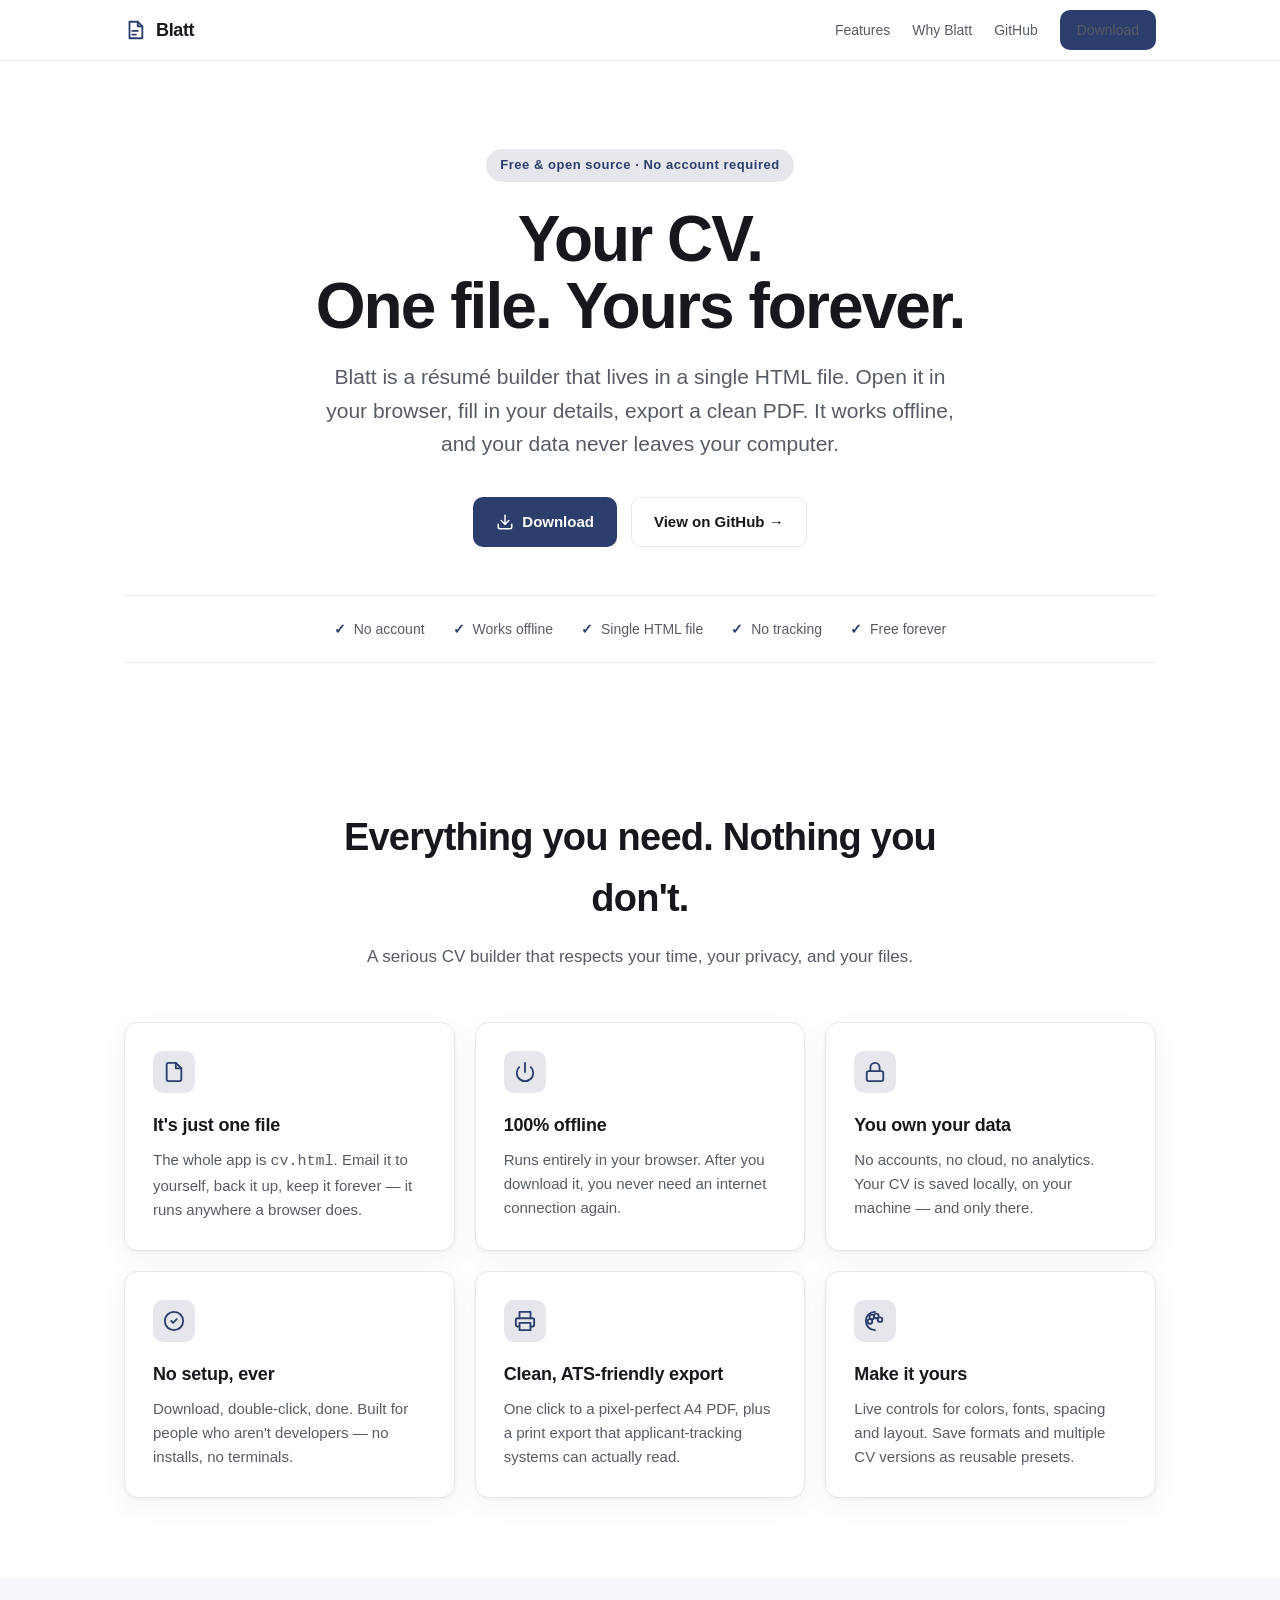
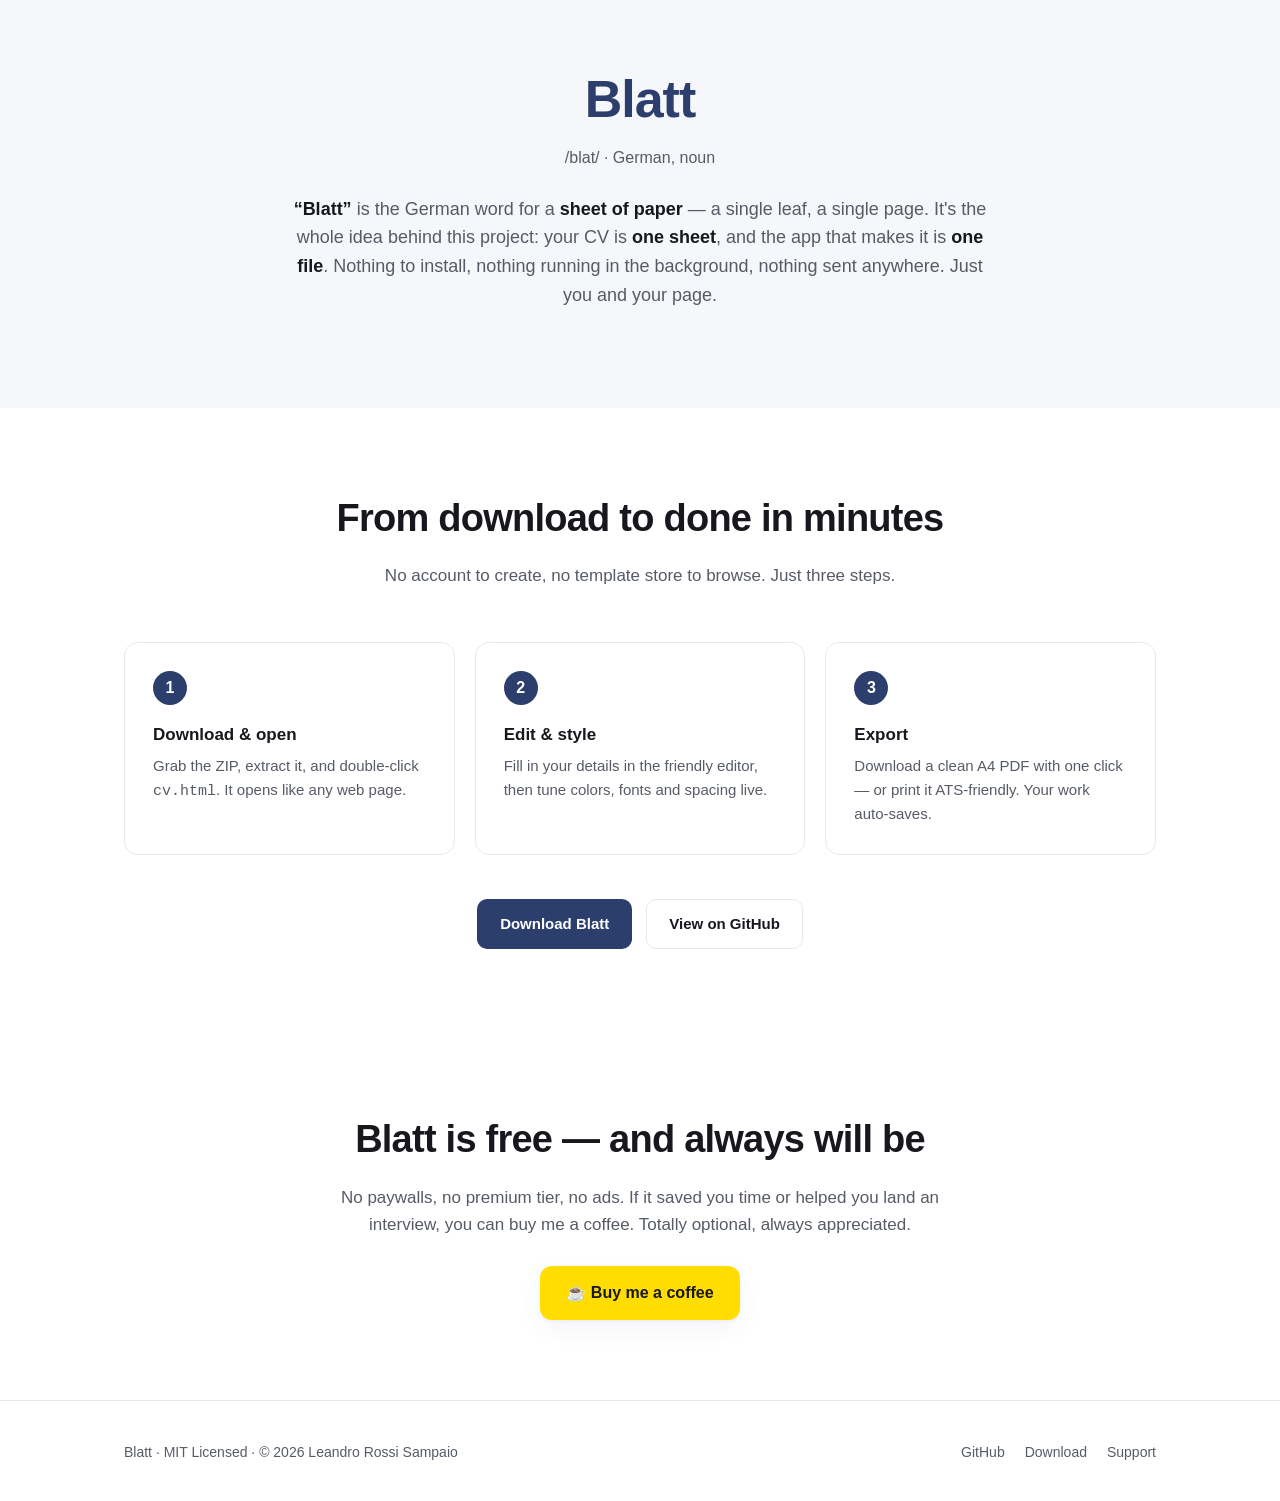
==== docs/index.html @ bb5e119d "Make landing page light-only using the app's default blue (#2c3e6b) Drop dark-mode/theme-aware varia" ====
<!DOCTYPE html>
<html lang="en">
<head>
<meta charset="UTF-8">
<meta name="viewport" content="width=device-width, initial-scale=1.0">
<title>Blatt — Your CV. One file. Yours forever.</title>
<meta name="description" content="Blatt is a free, offline résumé builder that lives in a single HTML file. No account, no server, no tracking. Your data stays yours.">
<meta name="color-scheme" content="light">
<meta name="theme-color" content="#2c3e6b">
<link rel="icon" href="data:image/svg+xml,<svg xmlns='http://www.w3.org/2000/svg' viewBox='0 0 100 100'><text y='.9em' font-size='90'>📄</text></svg>">

<!-- Open Graph -->
<meta property="og:title" content="Blatt — Your CV. One file. Yours forever.">
<meta property="og:description" content="A free, offline résumé builder in a single HTML file. No account, no server, no tracking.">
<meta property="og:type" content="website">
<meta property="og:url" content="https://leandrorsampaio.github.io/Blatt/">

<style>
  /* Light-only — mirrors the Blatt app's light design and its default blue (#2c3e6b) */
  :root {
    color-scheme: light;
    --bg: #ffffff;
    --bg-alt: #f5f7fa;        /* soft blue-tinted grey */
    --fg: #16181d;
    --fg-soft: #565b66;
    --accent: #2c3e6b;        /* Blatt default --color-blue */
    --accent-strong: #223056; /* darker blue for hover/depth */
    --accent-soft: #eef1f7;   /* very light blue wash */
    --accent-fg: #ffffff;
    --border: #e6e8ec;
    --card: #ffffff;
    --shadow: 0 1px 3px rgba(44,62,107,.06), 0 8px 24px rgba(44,62,107,.06);
    --radius: 14px;
    --maxw: 1080px;
  }

  * { box-sizing: border-box; }
  html { scroll-behavior: smooth; }
  body {
    margin: 0;
    font-family: -apple-system, BlinkMacSystemFont, "Segoe UI", Roboto, Helvetica, Arial, sans-serif;
    background: var(--bg);
    color: var(--fg);
    line-height: 1.6;
    -webkit-font-smoothing: antialiased;
  }
  a { color: inherit; }
  .wrap { max-width: var(--maxw); margin: 0 auto; padding: 0 24px; }

  /* Nav */
  nav {
    position: sticky; top: 0; z-index: 10;
    backdrop-filter: saturate(180%) blur(12px);
    background: color-mix(in srgb, var(--bg) 80%, transparent);
    border-bottom: 1px solid var(--border);
  }
  .nav-inner { display: flex; align-items: center; justify-content: space-between; height: 60px; }
  .brand { display: flex; align-items: center; gap: 10px; font-weight: 700; font-size: 18px; letter-spacing: -.02em; text-decoration: none; }
  .brand .leaf { width: 22px; height: 22px; color: var(--accent); }
  .nav-links { display: flex; align-items: center; gap: 22px; }
  .nav-links a { text-decoration: none; color: var(--fg-soft); font-size: 14px; font-weight: 500; }
  .nav-links a:hover { color: var(--fg); }
  @media (max-width: 640px) { .nav-links a.hide-sm { display: none; } }

  /* Buttons */
  .btn {
    display: inline-flex; align-items: center; gap: 8px;
    padding: 12px 22px; border-radius: 10px; font-weight: 600; font-size: 15px;
    text-decoration: none; border: 1px solid transparent; cursor: pointer;
    transition: transform .08s ease, background .2s ease, border-color .2s ease;
  }
  .btn:active { transform: translateY(1px); }
  .btn-primary { background: var(--accent); color: var(--accent-fg); }
  .btn-primary:hover { background: var(--accent-strong); }
  .btn-ghost { background: transparent; color: var(--fg); border-color: var(--border); }
  .btn-ghost:hover { background: var(--bg-alt); }
  .btn-sm { padding: 8px 16px; font-size: 14px; }

  /* Hero */
  header.hero { text-align: center; padding: 88px 0 64px; }
  .eyebrow {
    display: inline-block; font-size: 13px; font-weight: 600; letter-spacing: .04em;
    color: var(--accent); background: color-mix(in srgb, var(--accent) 12%, transparent);
    padding: 6px 14px; border-radius: 999px; margin-bottom: 24px;
  }
  h1 {
    font-size: clamp(36px, 6vw, 64px); line-height: 1.05; letter-spacing: -.03em;
    margin: 0 0 20px; font-weight: 800;
  }
  .lede { font-size: clamp(17px, 2.2vw, 21px); color: var(--fg-soft); max-width: 640px; margin: 0 auto 36px; }
  .cta-row { display: flex; gap: 14px; justify-content: center; flex-wrap: wrap; }

  /* Trust bar */
  .trust {
    display: flex; flex-wrap: wrap; gap: 10px 28px; justify-content: center;
    padding: 22px 0; margin-top: 48px; border-top: 1px solid var(--border); border-bottom: 1px solid var(--border);
    color: var(--fg-soft); font-size: 14px; font-weight: 500;
  }
  .trust span { display: inline-flex; align-items: center; gap: 8px; }
  .trust .dot { color: var(--accent); font-weight: 700; }

  /* Sections */
  section { padding: 80px 0; }
  .section-head { text-align: center; max-width: 640px; margin: 0 auto 52px; }
  h2 { font-size: clamp(26px, 3.4vw, 38px); letter-spacing: -.02em; margin: 0 0 14px; font-weight: 800; }
  .section-head p { color: var(--fg-soft); font-size: 17px; margin: 0; }

  /* Feature grid */
  .grid { display: grid; grid-template-columns: repeat(3, 1fr); gap: 20px; }
  @media (max-width: 860px) { .grid { grid-template-columns: repeat(2, 1fr); } }
  @media (max-width: 560px) { .grid { grid-template-columns: 1fr; } }
  .card {
    background: var(--card); border: 1px solid var(--border); border-radius: var(--radius);
    padding: 28px; box-shadow: var(--shadow);
  }
  .card .ico {
    width: 42px; height: 42px; border-radius: 10px; display: grid; place-items: center;
    background: color-mix(in srgb, var(--accent) 12%, transparent); color: var(--accent);
    margin-bottom: 18px;
  }
  .card h3 { margin: 0 0 8px; font-size: 18px; letter-spacing: -.01em; }
  .card p { margin: 0; color: var(--fg-soft); font-size: 15px; }

  /* Why / story */
  .story { background: var(--bg-alt); }
  .story .inner { max-width: 760px; margin: 0 auto; text-align: center; }
  .story .word { font-size: clamp(30px, 5vw, 52px); font-weight: 800; letter-spacing: -.02em; color: var(--accent); }
  .story .ipa { color: var(--fg-soft); font-size: 16px; margin-top: 4px; }
  .story p { font-size: 18px; color: var(--fg-soft); margin-top: 24px; }
  .story p strong { color: var(--fg); }

  /* Steps */
  .steps { display: grid; grid-template-columns: repeat(3, 1fr); gap: 20px; counter-reset: step; }
  @media (max-width: 640px) { .steps { grid-template-columns: 1fr; } }
  .step { position: relative; padding: 28px; border: 1px solid var(--border); border-radius: var(--radius); background: var(--card); }
  .step .num {
    width: 34px; height: 34px; border-radius: 999px; background: var(--accent); color: var(--accent-fg);
    display: grid; place-items: center; font-weight: 700; margin-bottom: 16px;
  }
  .step h3 { margin: 0 0 6px; font-size: 17px; }
  .step p { margin: 0; color: var(--fg-soft); font-size: 15px; }

  /* Support */
  .support { text-align: center; }
  .support .coffee {
    display: inline-flex; align-items: center; gap: 10px; margin-top: 8px;
    padding: 14px 26px; border-radius: 12px; font-weight: 700; font-size: 16px; text-decoration: none;
    background: #ffdd00; color: #16181d; box-shadow: var(--shadow);
  }
  .support .coffee:hover { filter: brightness(1.03); }

  /* Footer */
  footer { border-top: 1px solid var(--border); padding: 40px 0; color: var(--fg-soft); font-size: 14px; }
  .foot-inner { display: flex; align-items: center; justify-content: space-between; flex-wrap: wrap; gap: 12px; }
  footer a { color: var(--fg-soft); text-decoration: none; }
  footer a:hover { color: var(--fg); }
</style>
</head>
<body>

<nav>
  <div class="wrap nav-inner">
    <a class="brand" href="#top">
      <svg class="leaf" viewBox="0 0 24 24" fill="none" stroke="currentColor" stroke-width="2" stroke-linecap="round" stroke-linejoin="round"><path d="M6 3h9l5 5v13H6z"/><path d="M15 3v5h5"/><path d="M9 13h6M9 17h4"/></svg>
      Blatt
    </a>
    <div class="nav-links">
      <a class="hide-sm" href="#features">Features</a>
      <a class="hide-sm" href="#why">Why Blatt</a>
      <a class="hide-sm" href="https://github.com/leandrorsampaio/Blatt">GitHub</a>
      <a class="btn btn-primary btn-sm" href="https://github.com/leandrorsampaio/Blatt/archive/refs/heads/main.zip">Download</a>
    </div>
  </div>
</nav>

<a id="top"></a>
<header class="hero">
  <div class="wrap">
    <span class="eyebrow">Free &amp; open source · No account required</span>
    <h1>Your CV.<br>One file. Yours forever.</h1>
    <p class="lede">Blatt is a résumé builder that lives in a single HTML file. Open it in your browser, fill in your details, export a clean PDF. It works offline, and your data never leaves your computer.</p>
    <div class="cta-row">
      <a class="btn btn-primary" href="https://github.com/leandrorsampaio/Blatt/archive/refs/heads/main.zip">
        <svg width="18" height="18" viewBox="0 0 24 24" fill="none" stroke="currentColor" stroke-width="2" stroke-linecap="round" stroke-linejoin="round"><path d="M21 15v4a2 2 0 0 1-2 2H5a2 2 0 0 1-2-2v-4"/><polyline points="7 10 12 15 17 10"/><line x1="12" y1="15" x2="12" y2="3"/></svg>
        Download
      </a>
      <a class="btn btn-ghost" href="https://github.com/leandrorsampaio/Blatt">View on GitHub →</a>
    </div>

    <div class="trust">
      <span><span class="dot">✓</span> No account</span>
      <span><span class="dot">✓</span> Works offline</span>
      <span><span class="dot">✓</span> Single HTML file</span>
      <span><span class="dot">✓</span> No tracking</span>
      <span><span class="dot">✓</span> Free forever</span>
    </div>
  </div>
</header>

<section id="features">
  <div class="wrap">
    <div class="section-head">
      <h2>Everything you need. Nothing you don't.</h2>
      <p>A serious CV builder that respects your time, your privacy, and your files.</p>
    </div>
    <div class="grid">
      <div class="card">
        <div class="ico"><svg width="22" height="22" viewBox="0 0 24 24" fill="none" stroke="currentColor" stroke-width="2" stroke-linecap="round" stroke-linejoin="round"><path d="M14 2H6a2 2 0 0 0-2 2v16a2 2 0 0 0 2 2h12a2 2 0 0 0 2-2V8z"/><path d="M14 2v6h6"/></svg></div>
        <h3>It's just one file</h3>
        <p>The whole app is <code>cv.html</code>. Email it to yourself, back it up, keep it forever — it runs anywhere a browser does.</p>
      </div>
      <div class="card">
        <div class="ico"><svg width="22" height="22" viewBox="0 0 24 24" fill="none" stroke="currentColor" stroke-width="2" stroke-linecap="round" stroke-linejoin="round"><path d="M18.36 6.64A9 9 0 1 1 5.64 6.64"/><line x1="12" y1="2" x2="12" y2="12"/></svg></div>
        <h3>100% offline</h3>
        <p>Runs entirely in your browser. After you download it, you never need an internet connection again.</p>
      </div>
      <div class="card">
        <div class="ico"><svg width="22" height="22" viewBox="0 0 24 24" fill="none" stroke="currentColor" stroke-width="2" stroke-linecap="round" stroke-linejoin="round"><rect x="3" y="11" width="18" height="11" rx="2"/><path d="M7 11V7a5 5 0 0 1 10 0v4"/></svg></div>
        <h3>You own your data</h3>
        <p>No accounts, no cloud, no analytics. Your CV is saved locally, on your machine — and only there.</p>
      </div>
      <div class="card">
        <div class="ico"><svg width="22" height="22" viewBox="0 0 24 24" fill="none" stroke="currentColor" stroke-width="2" stroke-linecap="round" stroke-linejoin="round"><path d="M9 12l2 2 4-4"/><circle cx="12" cy="12" r="10"/></svg></div>
        <h3>No setup, ever</h3>
        <p>Download, double-click, done. Built for people who aren't developers — no installs, no terminals.</p>
      </div>
      <div class="card">
        <div class="ico"><svg width="22" height="22" viewBox="0 0 24 24" fill="none" stroke="currentColor" stroke-width="2" stroke-linecap="round" stroke-linejoin="round"><path d="M6 9V2h12v7"/><path d="M6 18H4a2 2 0 0 1-2-2v-5a2 2 0 0 1 2-2h16a2 2 0 0 1 2 2v5a2 2 0 0 1-2 2h-2"/><rect x="6" y="14" width="12" height="8"/></svg></div>
        <h3>Clean, ATS-friendly export</h3>
        <p>One click to a pixel-perfect A4 PDF, plus a print export that applicant-tracking systems can actually read.</p>
      </div>
      <div class="card">
        <div class="ico"><svg width="22" height="22" viewBox="0 0 24 24" fill="none" stroke="currentColor" stroke-width="2" stroke-linecap="round" stroke-linejoin="round"><circle cx="13.5" cy="6.5" r="2.5"/><circle cx="17.5" cy="10.5" r="2.5"/><circle cx="8.5" cy="7.5" r="2.5"/><circle cx="6.5" cy="12.5" r="2.5"/><path d="M12 22a10 10 0 1 1 0-20"/></svg></div>
        <h3>Make it yours</h3>
        <p>Live controls for colors, fonts, spacing and layout. Save formats and multiple CV versions as reusable presets.</p>
      </div>
    </div>
  </div>
</section>

<section id="why" class="story">
  <div class="wrap inner">
    <div class="word">Blatt</div>
    <div class="ipa">/blat/ · German, noun</div>
    <p><strong>“Blatt”</strong> is the German word for a <strong>sheet of paper</strong> — a single leaf, a single page. It's the whole idea behind this project: your CV is <strong>one sheet</strong>, and the app that makes it is <strong>one file</strong>. Nothing to install, nothing running in the background, nothing sent anywhere. Just you and your page.</p>
  </div>
</section>

<section id="how">
  <div class="wrap">
    <div class="section-head">
      <h2>From download to done in minutes</h2>
      <p>No account to create, no template store to browse. Just three steps.</p>
    </div>
    <div class="steps">
      <div class="step">
        <div class="num">1</div>
        <h3>Download &amp; open</h3>
        <p>Grab the ZIP, extract it, and double-click <code>cv.html</code>. It opens like any web page.</p>
      </div>
      <div class="step">
        <div class="num">2</div>
        <h3>Edit &amp; style</h3>
        <p>Fill in your details in the friendly editor, then tune colors, fonts and spacing live.</p>
      </div>
      <div class="step">
        <div class="num">3</div>
        <h3>Export</h3>
        <p>Download a clean A4 PDF with one click — or print it ATS-friendly. Your work auto-saves.</p>
      </div>
    </div>
    <div class="cta-row" style="margin-top:44px">
      <a class="btn btn-primary" href="https://github.com/leandrorsampaio/Blatt/archive/refs/heads/main.zip">Download Blatt</a>
      <a class="btn btn-ghost" href="https://github.com/leandrorsampaio/Blatt">View on GitHub</a>
    </div>
  </div>
</section>

<section class="support">
  <div class="wrap">
    <div class="section-head" style="margin-bottom:20px">
      <h2>Blatt is free — and always will be</h2>
      <p>No paywalls, no premium tier, no ads. If it saved you time or helped you land an interview, you can buy me a coffee. Totally optional, always appreciated.</p>
    </div>
    <a class="coffee" href="https://buymeacoffee.com/lsampaio">☕ Buy me a coffee</a>
  </div>
</section>

<footer>
  <div class="wrap foot-inner">
    <div>Blatt · MIT Licensed · © 2026 Leandro Rossi Sampaio</div>
    <div style="display:flex; gap:20px;">
      <a href="https://github.com/leandrorsampaio/Blatt">GitHub</a>
      <a href="https://github.com/leandrorsampaio/Blatt/archive/refs/heads/main.zip">Download</a>
      <a href="https://buymeacoffee.com/lsampaio">Support</a>
    </div>
  </div>
</footer>

</body>
</html>
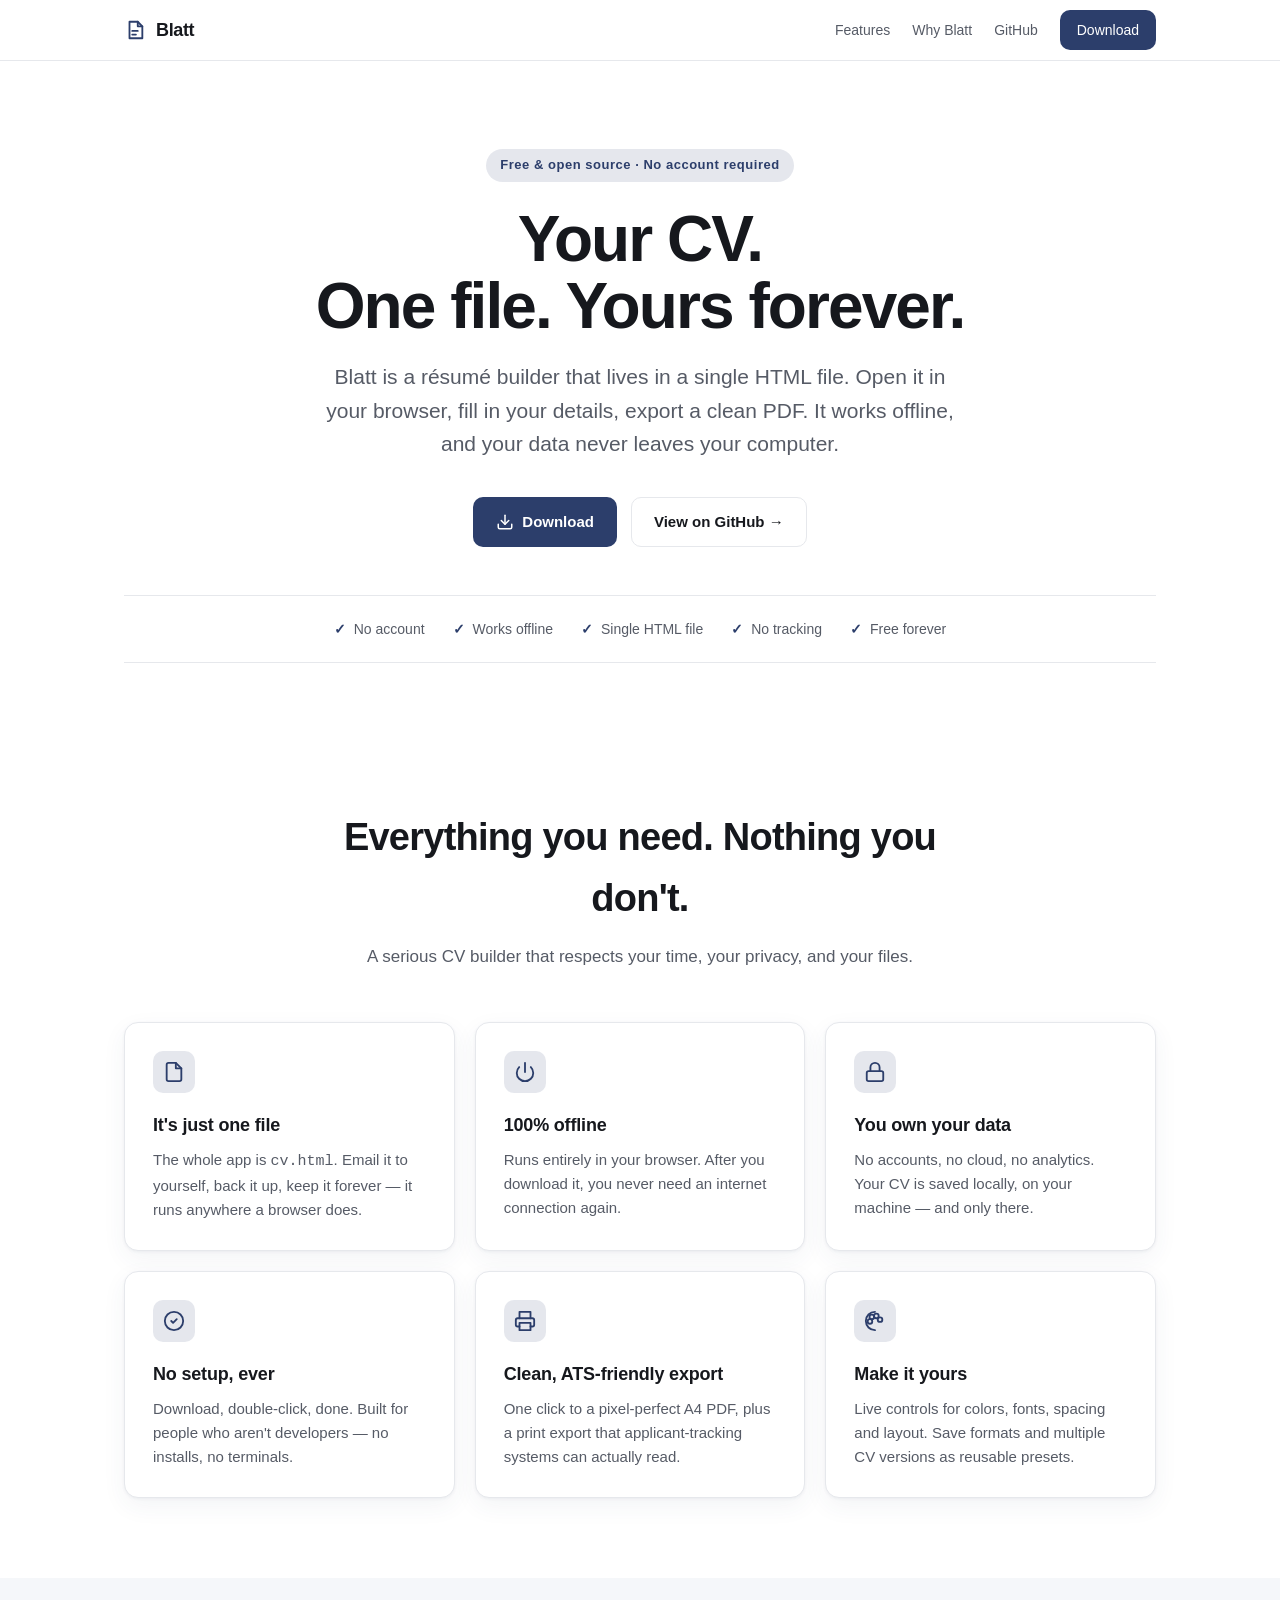
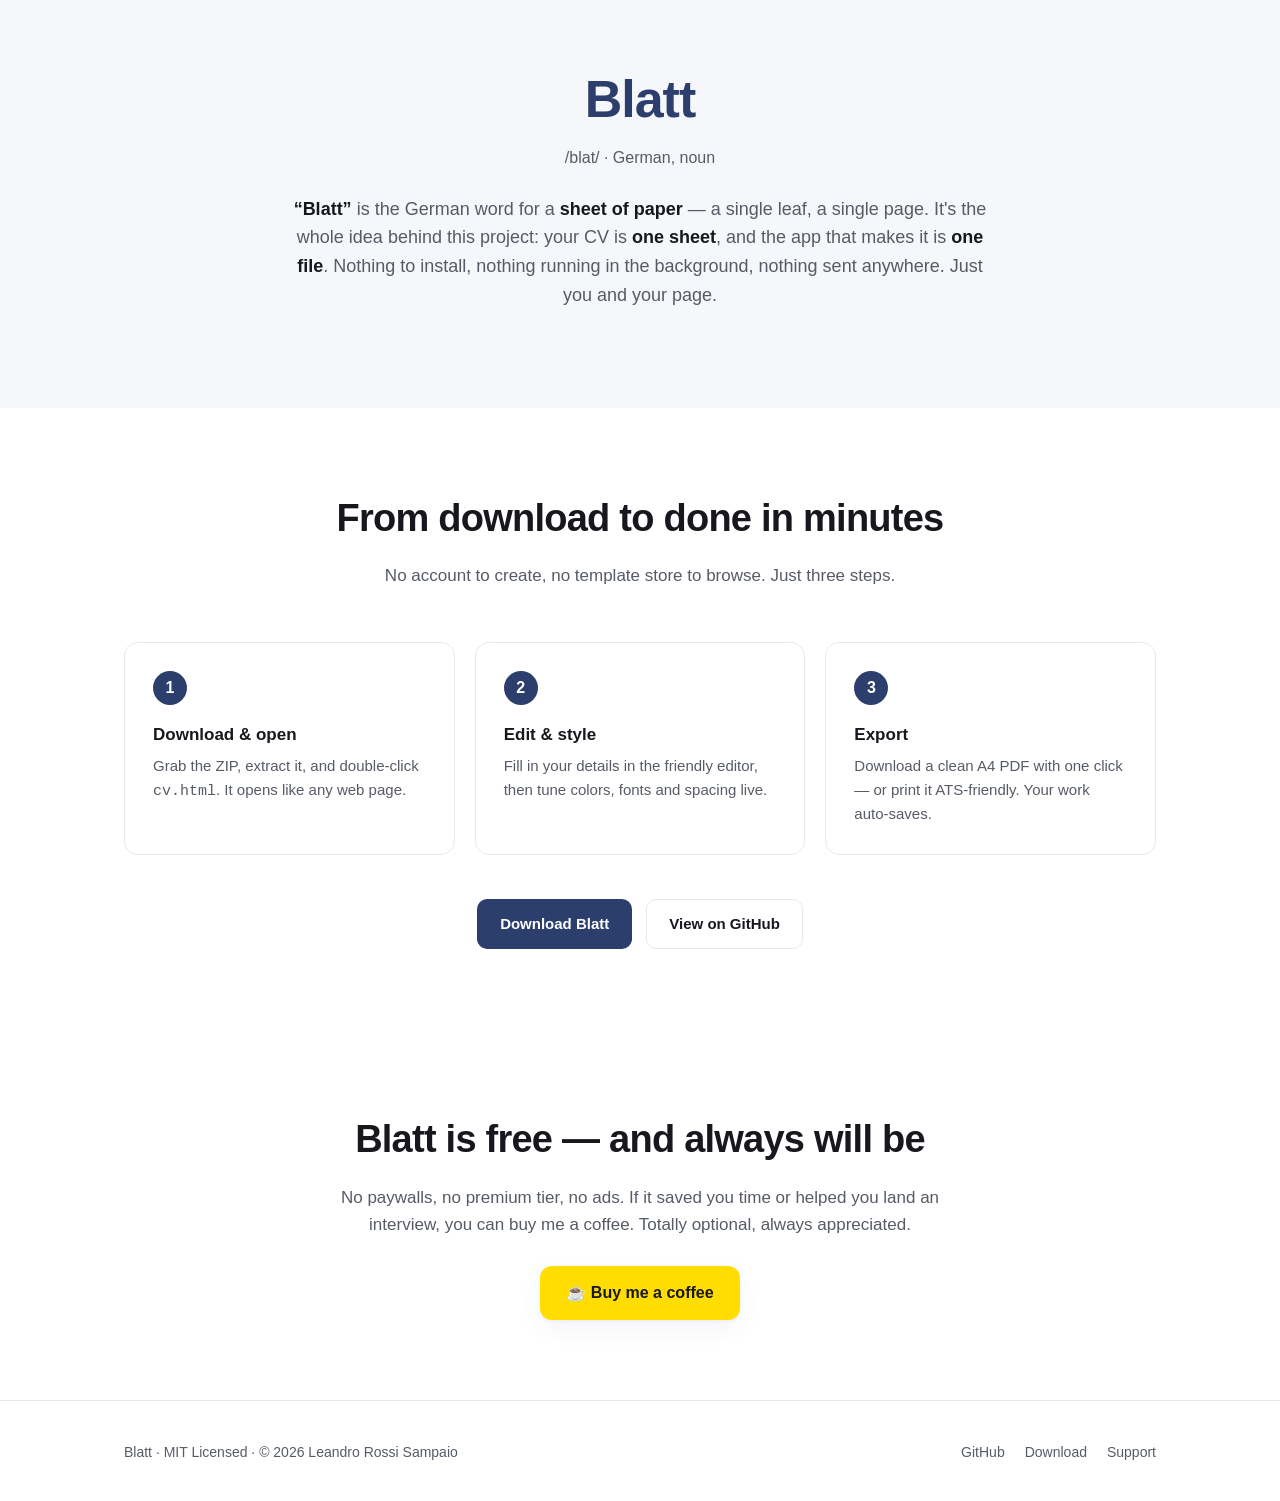
==== commit 39acafa6: "Fix nav Download button label color (white, not grey)" ====
--- a/docs/index.html
+++ b/docs/index.html
@@ -60,6 +60,9 @@
   .nav-links { display: flex; align-items: center; gap: 22px; }
   .nav-links a { text-decoration: none; color: var(--fg-soft); font-size: 14px; font-weight: 500; }
   .nav-links a:hover { color: var(--fg); }
+  /* Buttons keep their own text color even inside .nav-links (higher specificity) */
+  .nav-links a.btn-primary { color: var(--accent-fg); }
+  .nav-links a.btn-primary:hover { color: var(--accent-fg); }
   @media (max-width: 640px) { .nav-links a.hide-sm { display: none; } }
 
   /* Buttons */
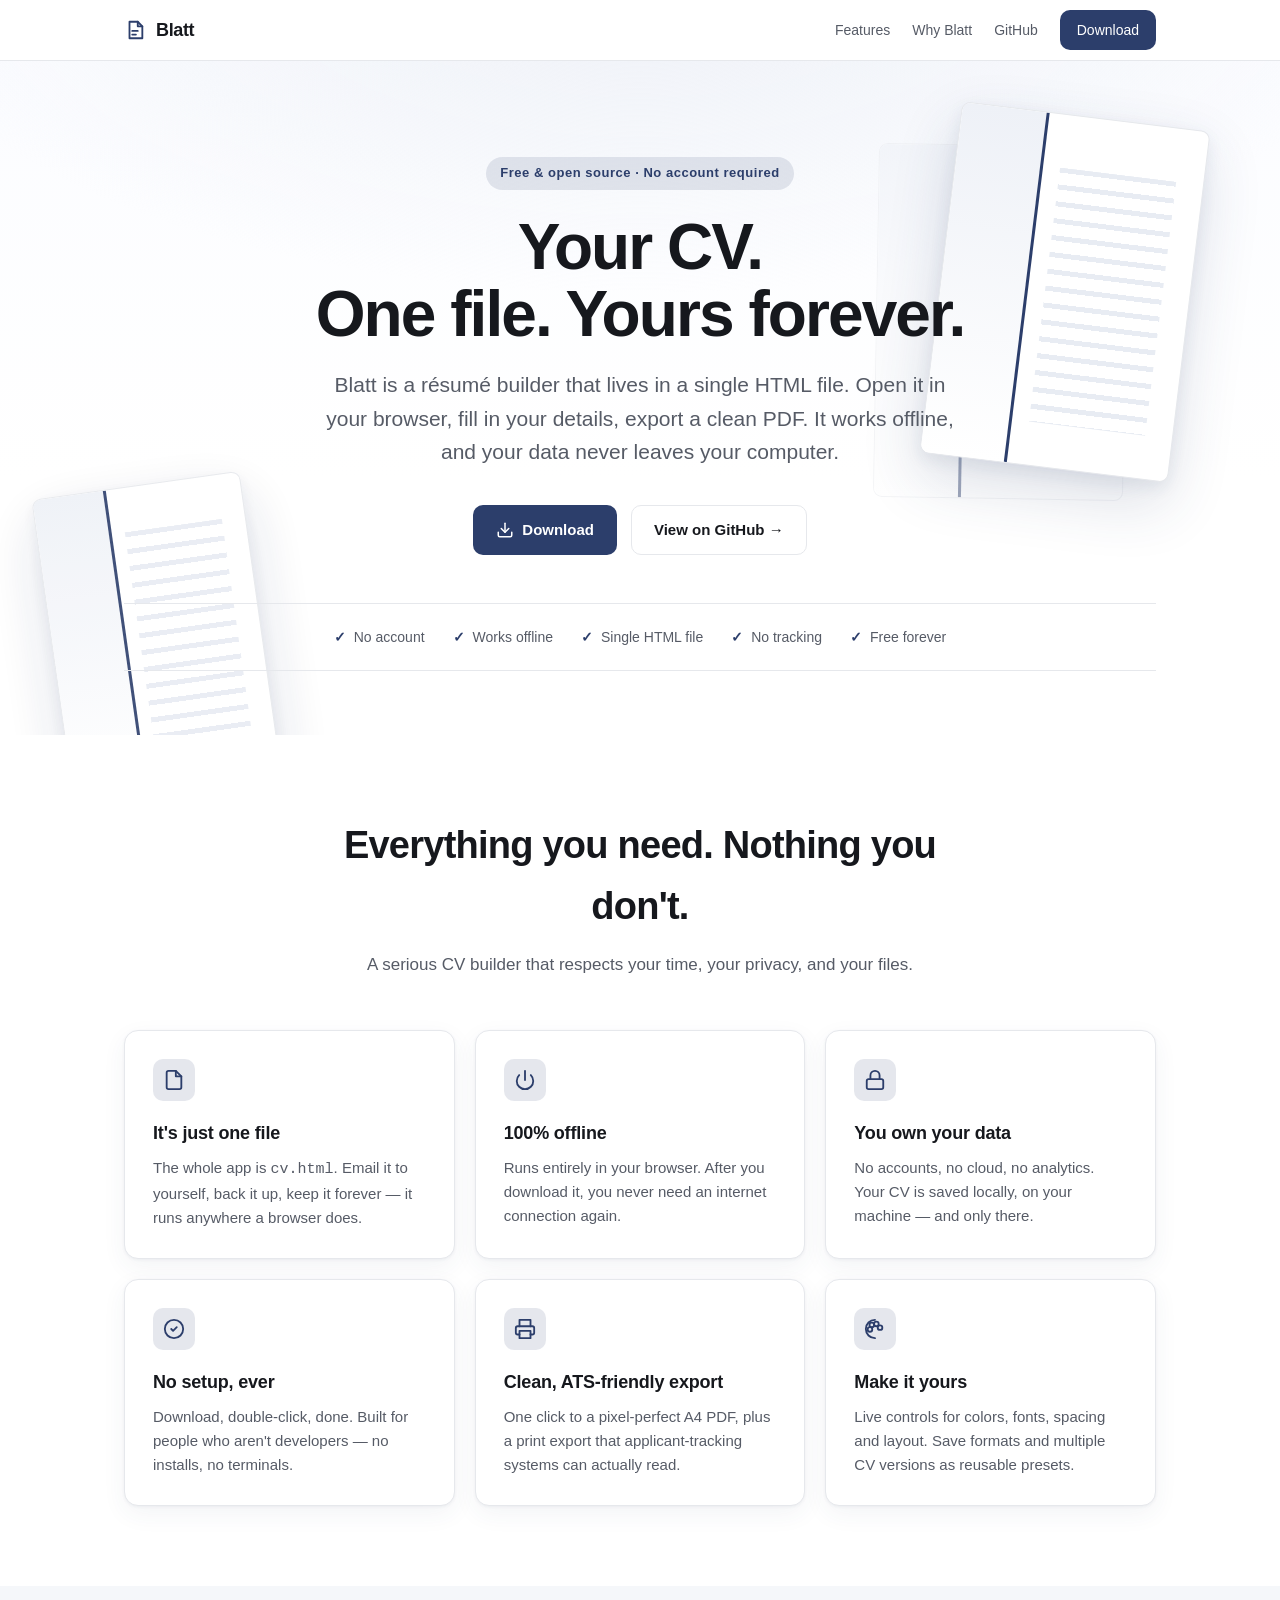
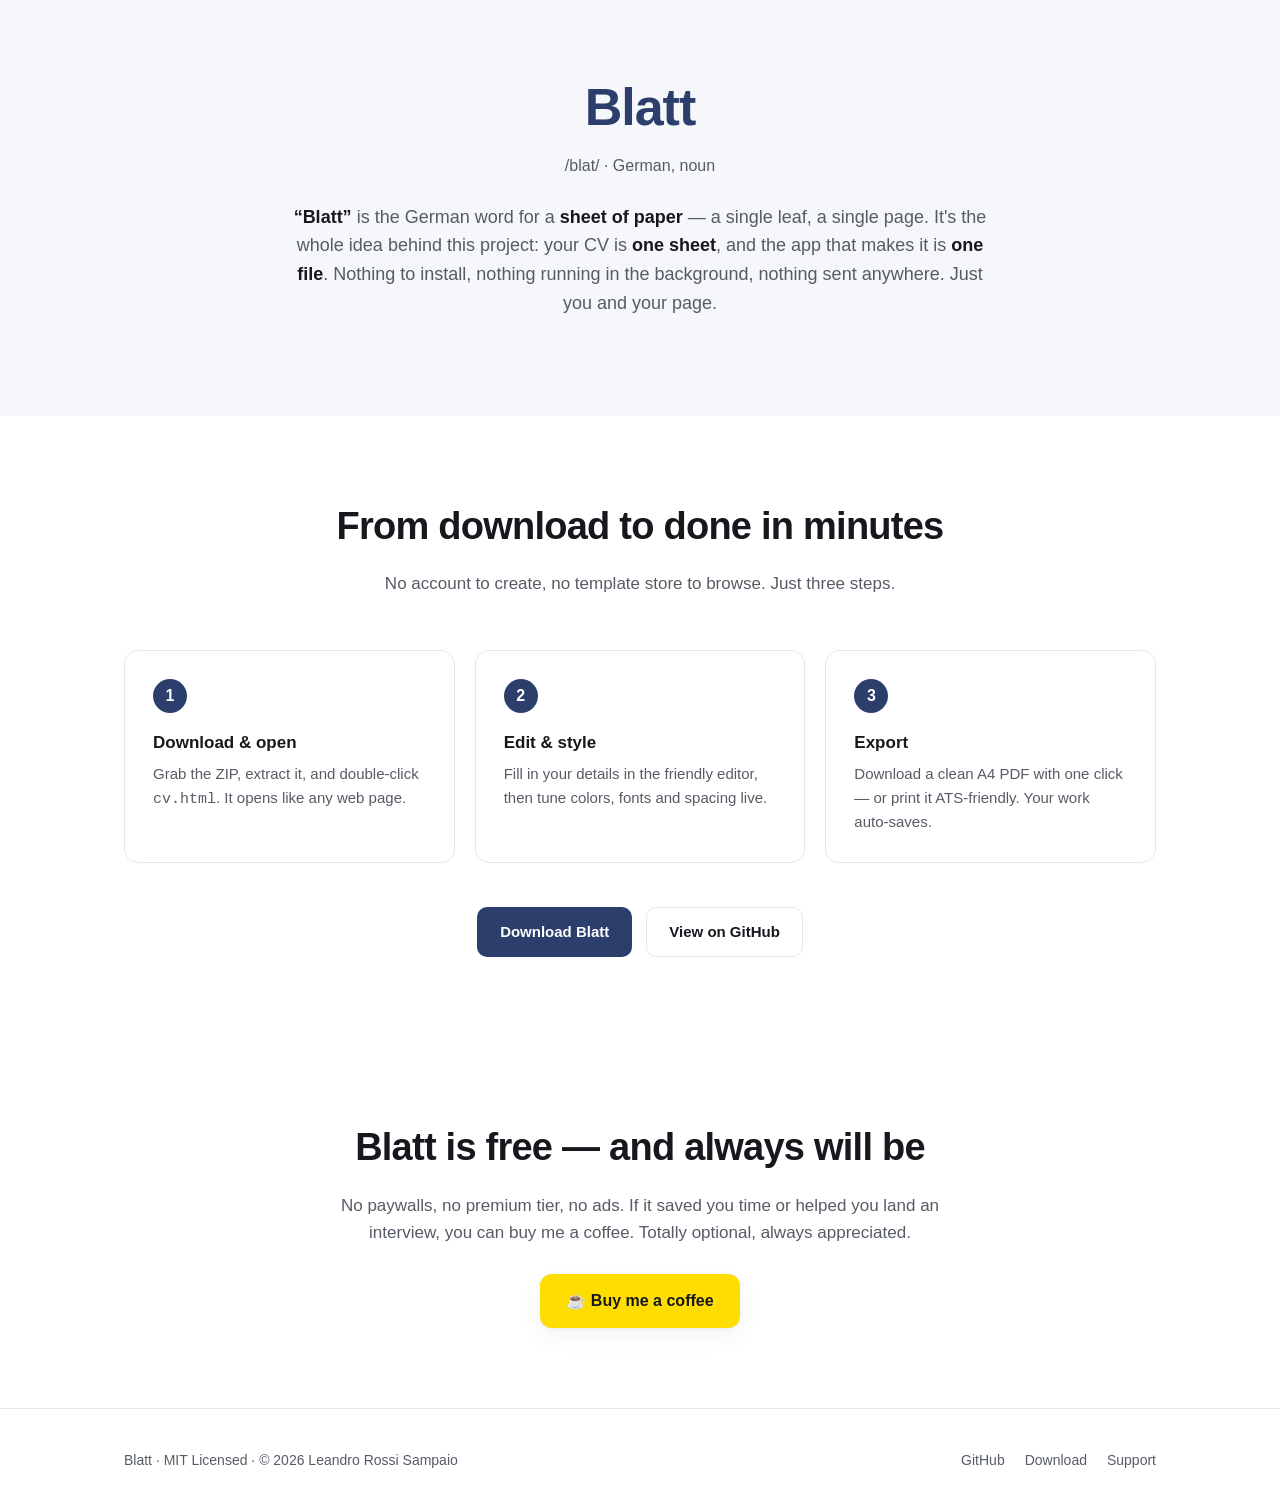
==== commit de790a8b: "Add tilted CSS paper-sheet hero backdrop (Blatt metaphor) + soft blue wash" ====
--- a/docs/index.html
+++ b/docs/index.html
@@ -80,7 +80,43 @@
   .btn-sm { padding: 8px 16px; font-size: 14px; }
 
   /* Hero */
-  header.hero { text-align: center; padding: 88px 0 64px; }
+  header.hero {
+    position: relative;
+    overflow: hidden;
+    text-align: center;
+    padding: 96px 0 64px;
+    background:
+      radial-gradient(1100px 460px at 50% -12%, var(--accent-soft), transparent 68%),
+      linear-gradient(180deg, #fbfcff 0%, var(--bg) 62%);
+  }
+  header.hero .wrap { position: relative; z-index: 2; }
+
+  /* Decorative tilted "Blatt" sheets behind the headline (pure CSS, no images) */
+  .hero-bg { position: absolute; inset: 0; z-index: 1; pointer-events: none; }
+  .sheet {
+    position: absolute;
+    width: 240px;
+    aspect-ratio: 210 / 297;               /* A4 */
+    background: #fff;
+    border: 1px solid var(--border);
+    border-radius: 9px;
+    box-shadow: 0 24px 60px rgba(44,62,107,.16), 0 6px 16px rgba(44,62,107,.08);
+    overflow: hidden;
+  }
+  .sheet::before {                          /* blue sidebar bar, like the app */
+    content: ""; position: absolute; left: 0; top: 0; bottom: 0; width: 34%;
+    background: linear-gradient(180deg, var(--accent-soft), #fff);
+    border-right: 3px solid var(--accent);
+  }
+  .sheet::after {                           /* faint "text lines" on the main column */
+    content: ""; position: absolute; left: 42%; right: 11%; top: 15%; bottom: 12%;
+    background: repeating-linear-gradient(180deg, #e8ecf3 0 5px, transparent 5px 17px);
+  }
+  .sheet.s1 { right: 7%;  top: 54px;  width: 250px; transform: rotate(7deg);  }
+  .sheet.s2 { left: 4%;   bottom: -46px; width: 210px; transform: rotate(-8deg); opacity: .9; }
+  .sheet.s3 { right: 12%; top: 84px;  width: 250px; transform: rotate(1deg);  opacity: .45; box-shadow: none; }
+  @media (max-width: 900px) { .sheet.s2 { display: none; } }
+  @media (max-width: 720px) { .hero-bg { display: none; } header.hero { padding: 72px 0 52px; } }
   .eyebrow {
     display: inline-block; font-size: 13px; font-weight: 600; letter-spacing: .04em;
     color: var(--accent); background: color-mix(in srgb, var(--accent) 12%, transparent);
@@ -178,6 +214,11 @@
 
 <a id="top"></a>
 <header class="hero">
+  <div class="hero-bg" aria-hidden="true">
+    <div class="sheet s3"></div>
+    <div class="sheet s1"></div>
+    <div class="sheet s2"></div>
+  </div>
   <div class="wrap">
     <span class="eyebrow">Free &amp; open source · No account required</span>
     <h1>Your CV.<br>One file. Yours forever.</h1>
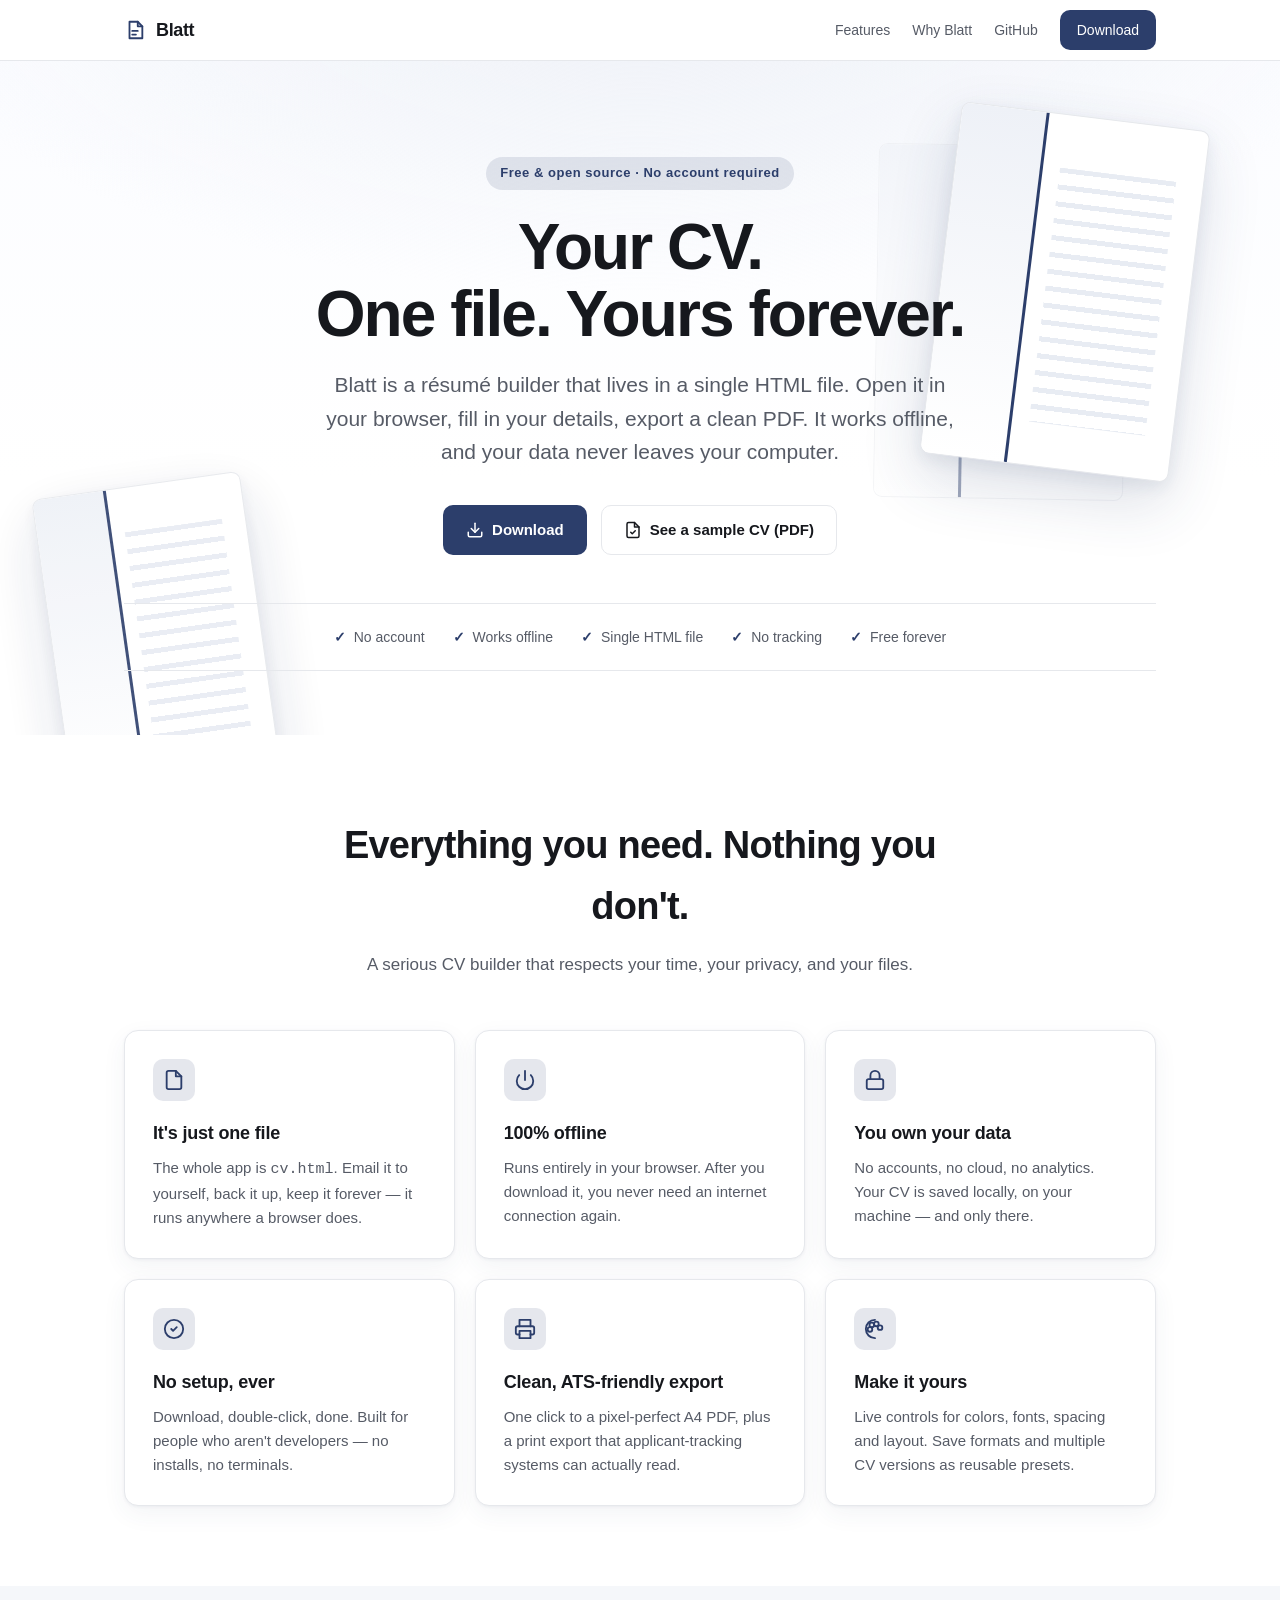
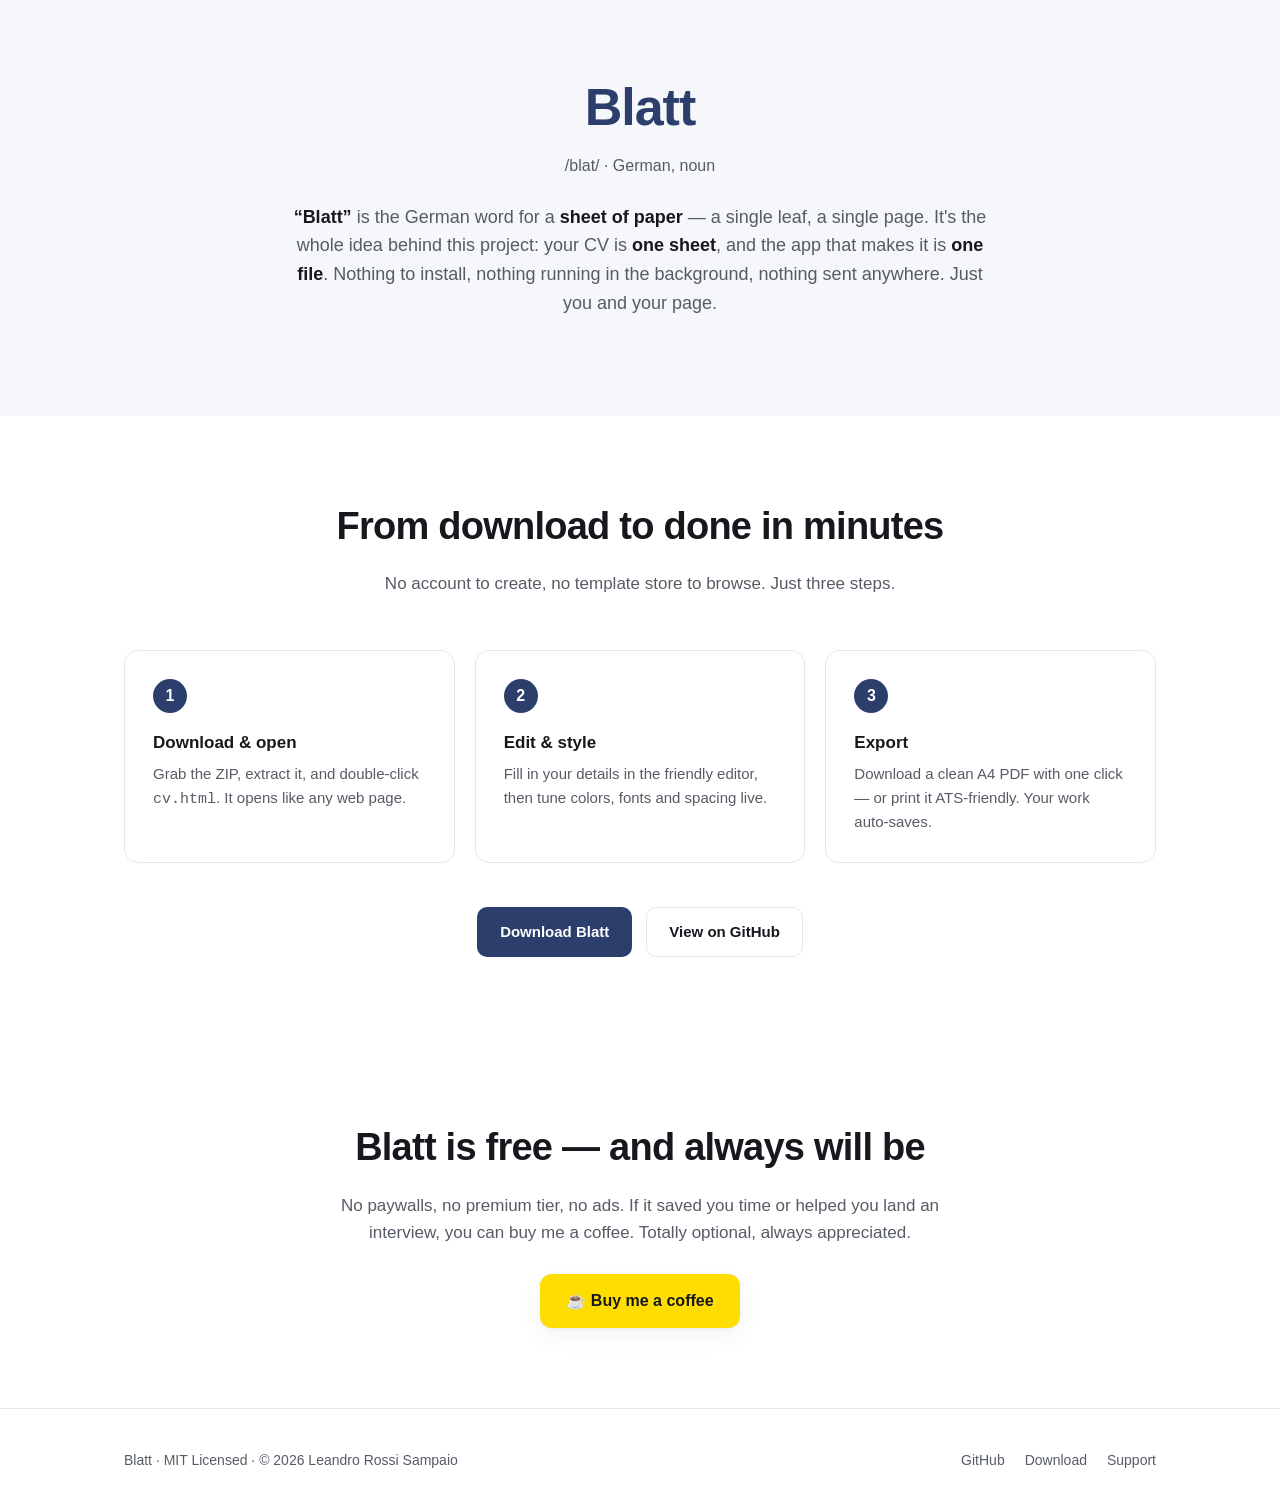
==== commit 839f0979: "Add downloadable sample CV (PDF) + hero button and README link Verified the PDF contains only the fi" ====
--- a/docs/index.html
+++ b/docs/index.html
@@ -228,7 +228,10 @@
         <svg width="18" height="18" viewBox="0 0 24 24" fill="none" stroke="currentColor" stroke-width="2" stroke-linecap="round" stroke-linejoin="round"><path d="M21 15v4a2 2 0 0 1-2 2H5a2 2 0 0 1-2-2v-4"/><polyline points="7 10 12 15 17 10"/><line x1="12" y1="15" x2="12" y2="3"/></svg>
         Download
       </a>
-      <a class="btn btn-ghost" href="https://github.com/leandrorsampaio/Blatt">View on GitHub →</a>
+      <a class="btn btn-ghost" href="CV_DEMO.pdf" download>
+        <svg width="18" height="18" viewBox="0 0 24 24" fill="none" stroke="currentColor" stroke-width="2" stroke-linecap="round" stroke-linejoin="round"><path d="M14 2H6a2 2 0 0 0-2 2v16a2 2 0 0 0 2 2h12a2 2 0 0 0 2-2V8z"/><path d="M14 2v6h6"/><path d="M9 15l2 2 4-4"/></svg>
+        See a sample CV (PDF)
+      </a>
     </div>
 
     <div class="trust">
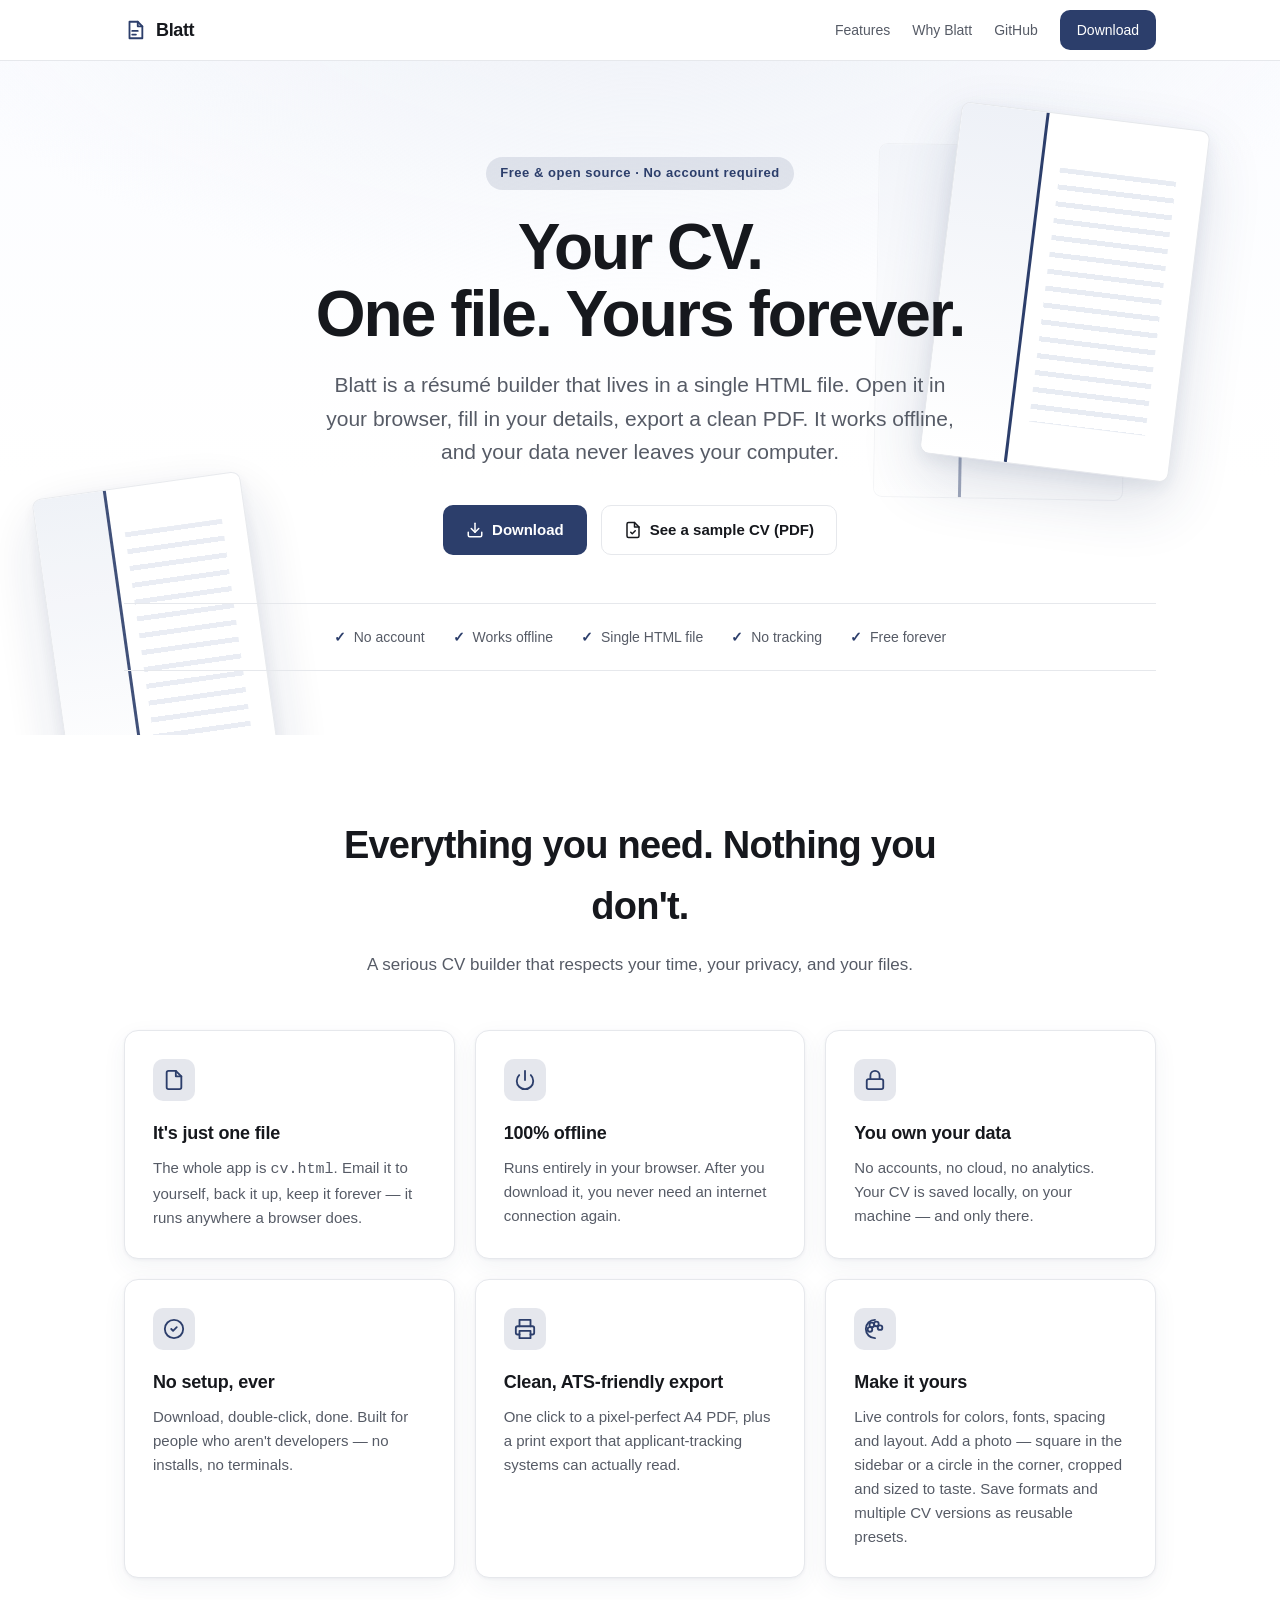
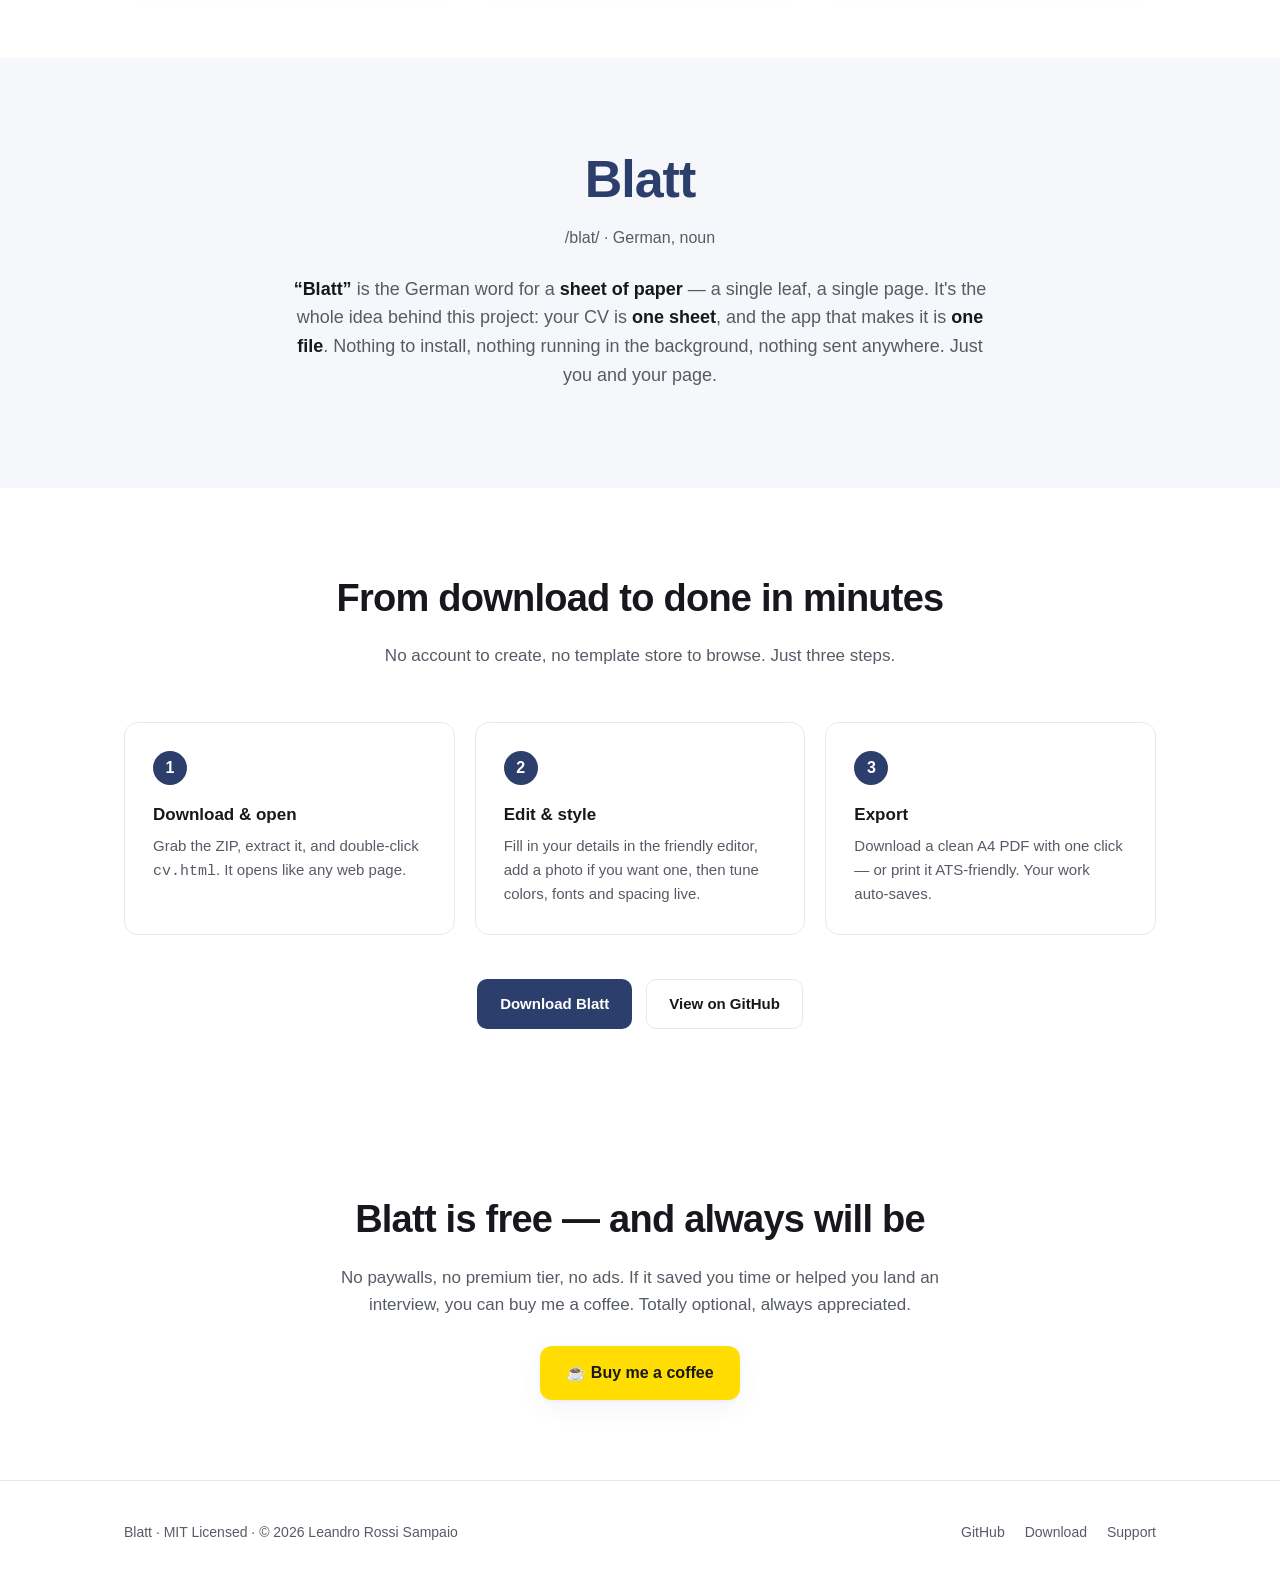
==== commit a8faca16: "Add photo support: upload, crop, B&W, sidebar/corner placement One photo per browser (cv-photo in lo" ====
--- a/docs/index.html
+++ b/docs/index.html
@@ -207,7 +207,7 @@
       <a class="hide-sm" href="#features">Features</a>
       <a class="hide-sm" href="#why">Why Blatt</a>
       <a class="hide-sm" href="https://github.com/leandrorsampaio/Blatt">GitHub</a>
-      <a class="btn btn-primary btn-sm" href="https://github.com/leandrorsampaio/Blatt/archive/refs/heads/main.zip">Download</a>
+      <a class="btn btn-primary btn-sm" href="https://github.com/leandrorsampaio/Blatt/releases/latest/download/cv.html">Download</a>
     </div>
   </div>
 </nav>
@@ -224,7 +224,7 @@
     <h1>Your CV.<br>One file. Yours forever.</h1>
     <p class="lede">Blatt is a résumé builder that lives in a single HTML file. Open it in your browser, fill in your details, export a clean PDF. It works offline, and your data never leaves your computer.</p>
     <div class="cta-row">
-      <a class="btn btn-primary" href="https://github.com/leandrorsampaio/Blatt/archive/refs/heads/main.zip">
+      <a class="btn btn-primary" href="https://github.com/leandrorsampaio/Blatt/releases/latest/download/cv.html">
         <svg width="18" height="18" viewBox="0 0 24 24" fill="none" stroke="currentColor" stroke-width="2" stroke-linecap="round" stroke-linejoin="round"><path d="M21 15v4a2 2 0 0 1-2 2H5a2 2 0 0 1-2-2v-4"/><polyline points="7 10 12 15 17 10"/><line x1="12" y1="15" x2="12" y2="3"/></svg>
         Download
       </a>
@@ -279,7 +279,7 @@
       <div class="card">
         <div class="ico"><svg width="22" height="22" viewBox="0 0 24 24" fill="none" stroke="currentColor" stroke-width="2" stroke-linecap="round" stroke-linejoin="round"><circle cx="13.5" cy="6.5" r="2.5"/><circle cx="17.5" cy="10.5" r="2.5"/><circle cx="8.5" cy="7.5" r="2.5"/><circle cx="6.5" cy="12.5" r="2.5"/><path d="M12 22a10 10 0 1 1 0-20"/></svg></div>
         <h3>Make it yours</h3>
-        <p>Live controls for colors, fonts, spacing and layout. Save formats and multiple CV versions as reusable presets.</p>
+        <p>Live controls for colors, fonts, spacing and layout. Add a photo — square in the sidebar or a circle in the corner, cropped and sized to taste. Save formats and multiple CV versions as reusable presets.</p>
       </div>
     </div>
   </div>
@@ -308,7 +308,7 @@
       <div class="step">
         <div class="num">2</div>
         <h3>Edit &amp; style</h3>
-        <p>Fill in your details in the friendly editor, then tune colors, fonts and spacing live.</p>
+        <p>Fill in your details in the friendly editor, add a photo if you want one, then tune colors, fonts and spacing live.</p>
       </div>
       <div class="step">
         <div class="num">3</div>
@@ -317,7 +317,7 @@
       </div>
     </div>
     <div class="cta-row" style="margin-top:44px">
-      <a class="btn btn-primary" href="https://github.com/leandrorsampaio/Blatt/archive/refs/heads/main.zip">Download Blatt</a>
+      <a class="btn btn-primary" href="https://github.com/leandrorsampaio/Blatt/releases/latest/download/cv.html">Download Blatt</a>
       <a class="btn btn-ghost" href="https://github.com/leandrorsampaio/Blatt">View on GitHub</a>
     </div>
   </div>
@@ -338,7 +338,7 @@
     <div>Blatt · MIT Licensed · © 2026 Leandro Rossi Sampaio</div>
     <div style="display:flex; gap:20px;">
       <a href="https://github.com/leandrorsampaio/Blatt">GitHub</a>
-      <a href="https://github.com/leandrorsampaio/Blatt/archive/refs/heads/main.zip">Download</a>
+      <a href="https://github.com/leandrorsampaio/Blatt/releases/latest/download/cv.html">Download</a>
       <a href="https://buymeacoffee.com/lsampaio">Support</a>
     </div>
   </div>
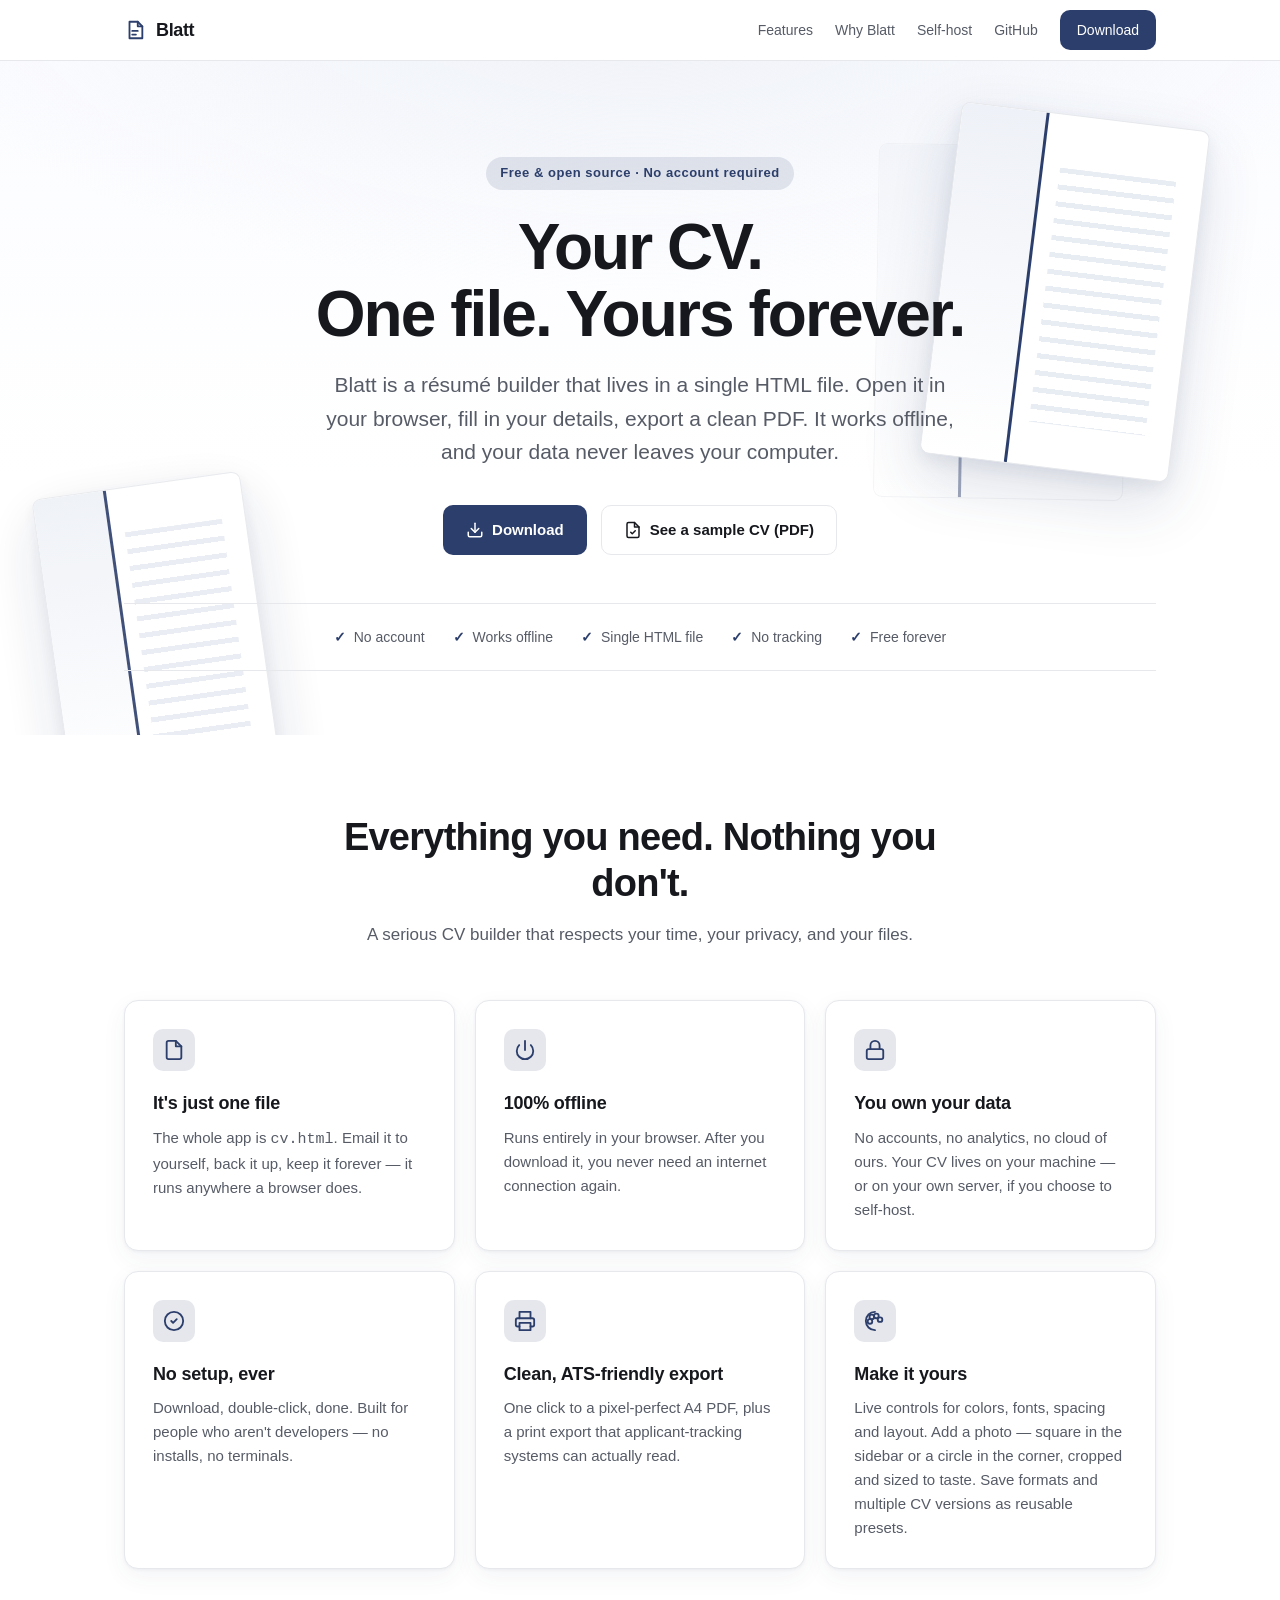
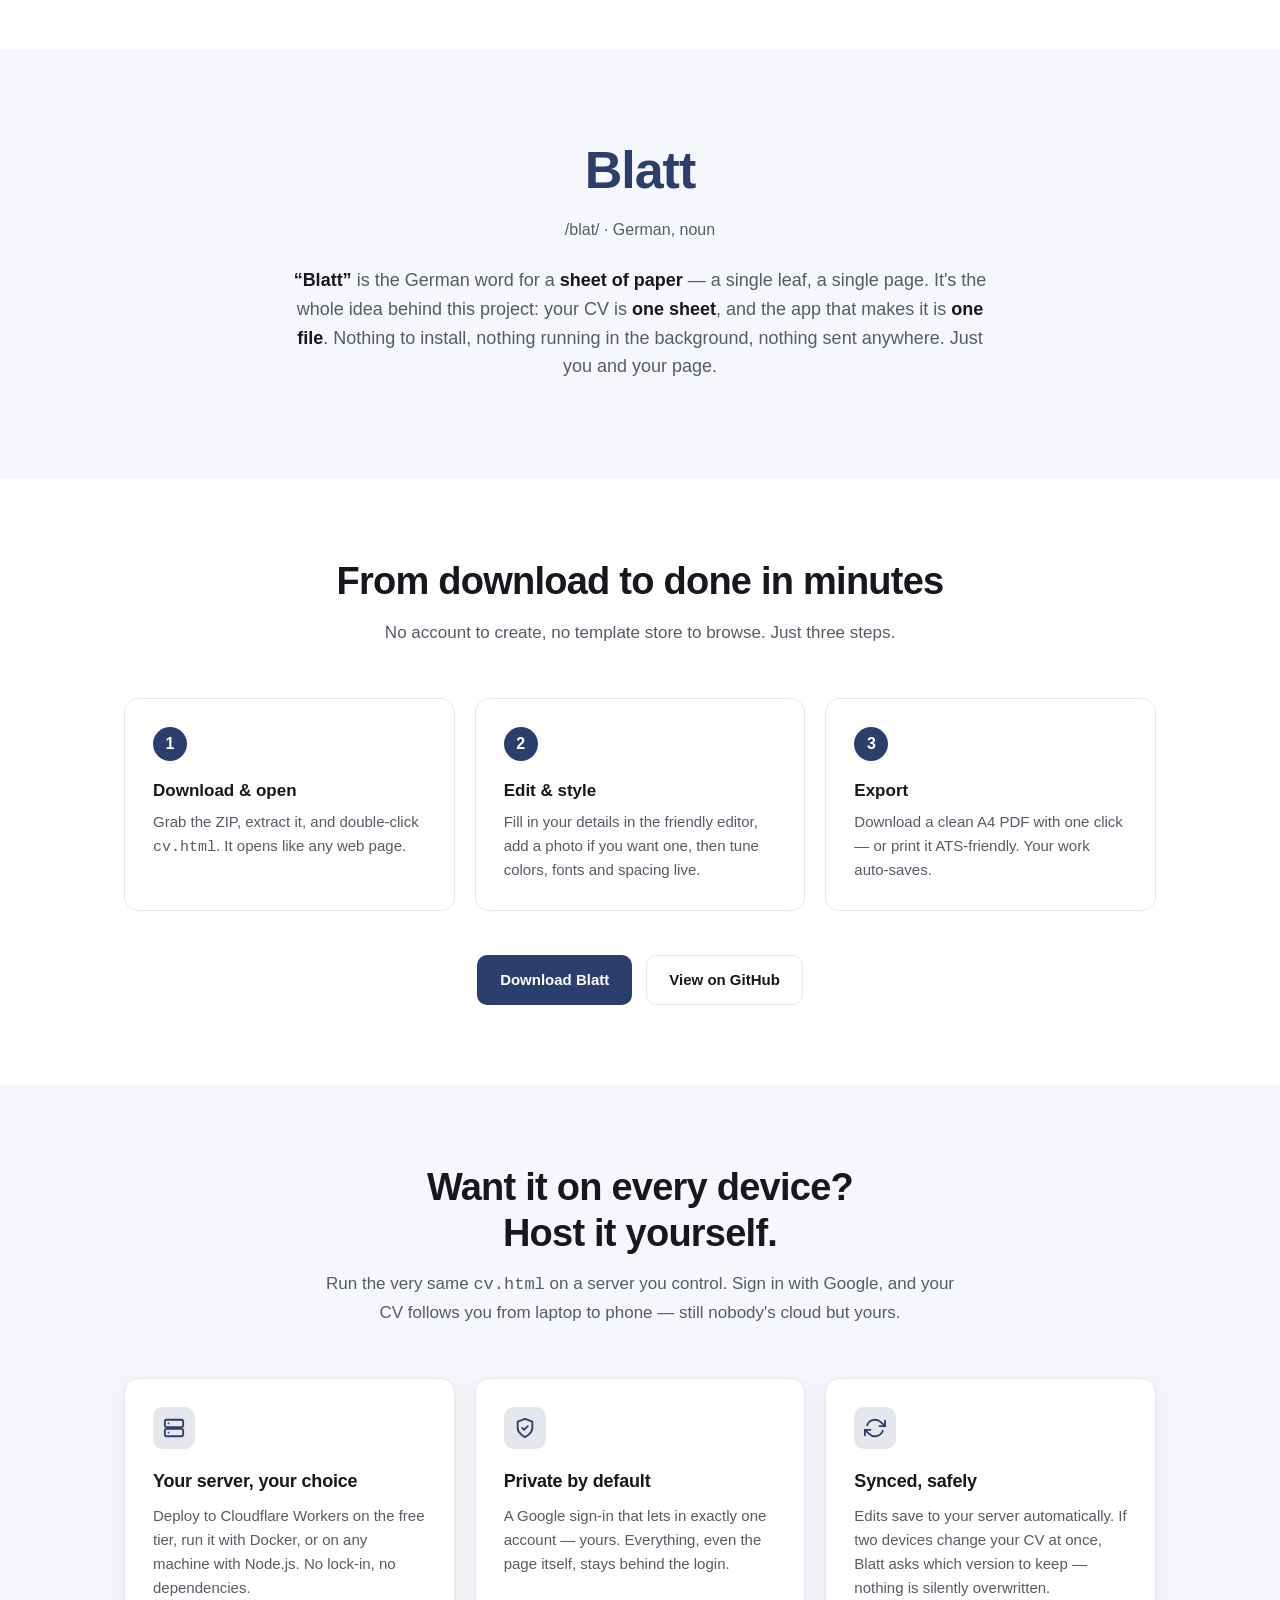
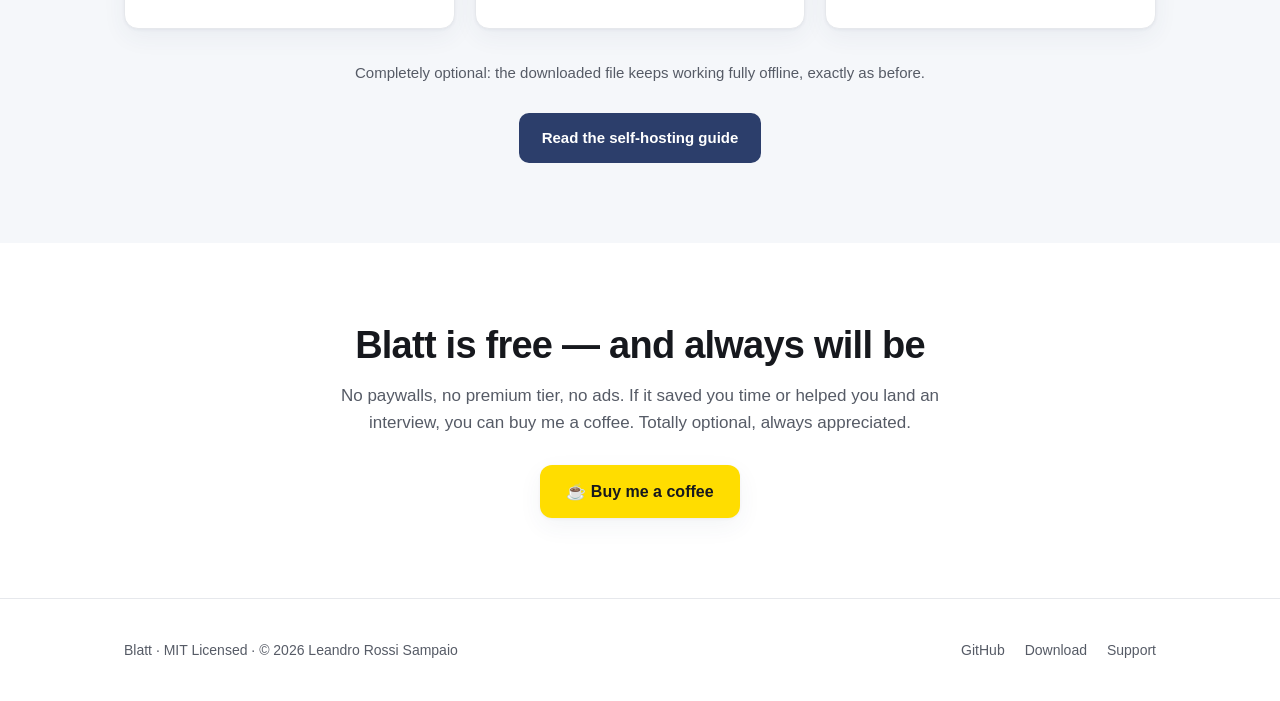
==== commit 94badea4: "Site: add optional self-hosting section New "Want it on every device? Host it yourself." section (Cl" ====
--- a/docs/index.html
+++ b/docs/index.html
@@ -141,7 +141,7 @@
   /* Sections */
   section { padding: 80px 0; }
   .section-head { text-align: center; max-width: 640px; margin: 0 auto 52px; }
-  h2 { font-size: clamp(26px, 3.4vw, 38px); letter-spacing: -.02em; margin: 0 0 14px; font-weight: 800; }
+  h2 { font-size: clamp(26px, 3.4vw, 38px); line-height: 1.2; letter-spacing: -.02em; margin: 0 0 14px; font-weight: 800; }
   .section-head p { color: var(--fg-soft); font-size: 17px; margin: 0; }
 
   /* Feature grid */
@@ -178,6 +178,10 @@
   }
   .step h3 { margin: 0 0 6px; font-size: 17px; }
   .step p { margin: 0; color: var(--fg-soft); font-size: 15px; }
+
+  /* Self-host */
+  .alt { background: var(--bg-alt); }
+  .note { text-align: center; color: var(--fg-soft); font-size: 15px; margin: 32px auto 0; max-width: 640px; }
 
   /* Support */
   .support { text-align: center; }
@@ -206,6 +210,7 @@
     <div class="nav-links">
       <a class="hide-sm" href="#features">Features</a>
       <a class="hide-sm" href="#why">Why Blatt</a>
+      <a class="hide-sm" href="#self-host">Self-host</a>
       <a class="hide-sm" href="https://github.com/leandrorsampaio/Blatt">GitHub</a>
       <a class="btn btn-primary btn-sm" href="https://github.com/leandrorsampaio/Blatt/releases/latest/download/cv.html">Download</a>
     </div>
@@ -264,7 +269,7 @@
       <div class="card">
         <div class="ico"><svg width="22" height="22" viewBox="0 0 24 24" fill="none" stroke="currentColor" stroke-width="2" stroke-linecap="round" stroke-linejoin="round"><rect x="3" y="11" width="18" height="11" rx="2"/><path d="M7 11V7a5 5 0 0 1 10 0v4"/></svg></div>
         <h3>You own your data</h3>
-        <p>No accounts, no cloud, no analytics. Your CV is saved locally, on your machine — and only there.</p>
+        <p>No accounts, no analytics, no cloud of ours. Your CV lives on your machine — or on your own server, if you choose to self-host.</p>
       </div>
       <div class="card">
         <div class="ico"><svg width="22" height="22" viewBox="0 0 24 24" fill="none" stroke="currentColor" stroke-width="2" stroke-linecap="round" stroke-linejoin="round"><path d="M9 12l2 2 4-4"/><circle cx="12" cy="12" r="10"/></svg></div>
@@ -319,6 +324,36 @@
     <div class="cta-row" style="margin-top:44px">
       <a class="btn btn-primary" href="https://github.com/leandrorsampaio/Blatt/releases/latest/download/cv.html">Download Blatt</a>
       <a class="btn btn-ghost" href="https://github.com/leandrorsampaio/Blatt">View on GitHub</a>
+    </div>
+  </div>
+</section>
+
+<section id="self-host" class="alt">
+  <div class="wrap">
+    <div class="section-head">
+      <h2>Want it on every device?<br>Host it yourself.</h2>
+      <p>Run the very same <code>cv.html</code> on a server you control. Sign in with Google, and your CV follows you from laptop to phone — still nobody's cloud but yours.</p>
+    </div>
+    <div class="grid">
+      <div class="card">
+        <div class="ico"><svg width="22" height="22" viewBox="0 0 24 24" fill="none" stroke="currentColor" stroke-width="2" stroke-linecap="round" stroke-linejoin="round"><rect x="2" y="3" width="20" height="8" rx="2"/><rect x="2" y="13" width="20" height="8" rx="2"/><line x1="6" y1="7" x2="6.01" y2="7"/><line x1="6" y1="17" x2="6.01" y2="17"/></svg></div>
+        <h3>Your server, your choice</h3>
+        <p>Deploy to Cloudflare Workers on the free tier, run it with Docker, or on any machine with Node.js. No lock-in, no dependencies.</p>
+      </div>
+      <div class="card">
+        <div class="ico"><svg width="22" height="22" viewBox="0 0 24 24" fill="none" stroke="currentColor" stroke-width="2" stroke-linecap="round" stroke-linejoin="round"><path d="M12 22s8-4 8-10V5l-8-3-8 3v7c0 6 8 10 8 10z"/><path d="M9 12l2 2 4-4"/></svg></div>
+        <h3>Private by default</h3>
+        <p>A Google sign-in that lets in exactly one account — yours. Everything, even the page itself, stays behind the login.</p>
+      </div>
+      <div class="card">
+        <div class="ico"><svg width="22" height="22" viewBox="0 0 24 24" fill="none" stroke="currentColor" stroke-width="2" stroke-linecap="round" stroke-linejoin="round"><polyline points="23 4 23 10 17 10"/><polyline points="1 20 1 14 7 14"/><path d="M3.51 9a9 9 0 0 1 14.85-3.36L23 10M1 14l4.64 4.36A9 9 0 0 0 20.49 15"/></svg></div>
+        <h3>Synced, safely</h3>
+        <p>Edits save to your server automatically. If two devices change your CV at once, Blatt asks which version to keep — nothing is silently overwritten.</p>
+      </div>
+    </div>
+    <p class="note">Completely optional: the downloaded file keeps working fully offline, exactly as before.</p>
+    <div class="cta-row" style="margin-top:28px">
+      <a class="btn btn-primary" href="https://github.com/leandrorsampaio/Blatt/blob/main/src/server/README.md">Read the self-hosting guide</a>
     </div>
   </div>
 </section>
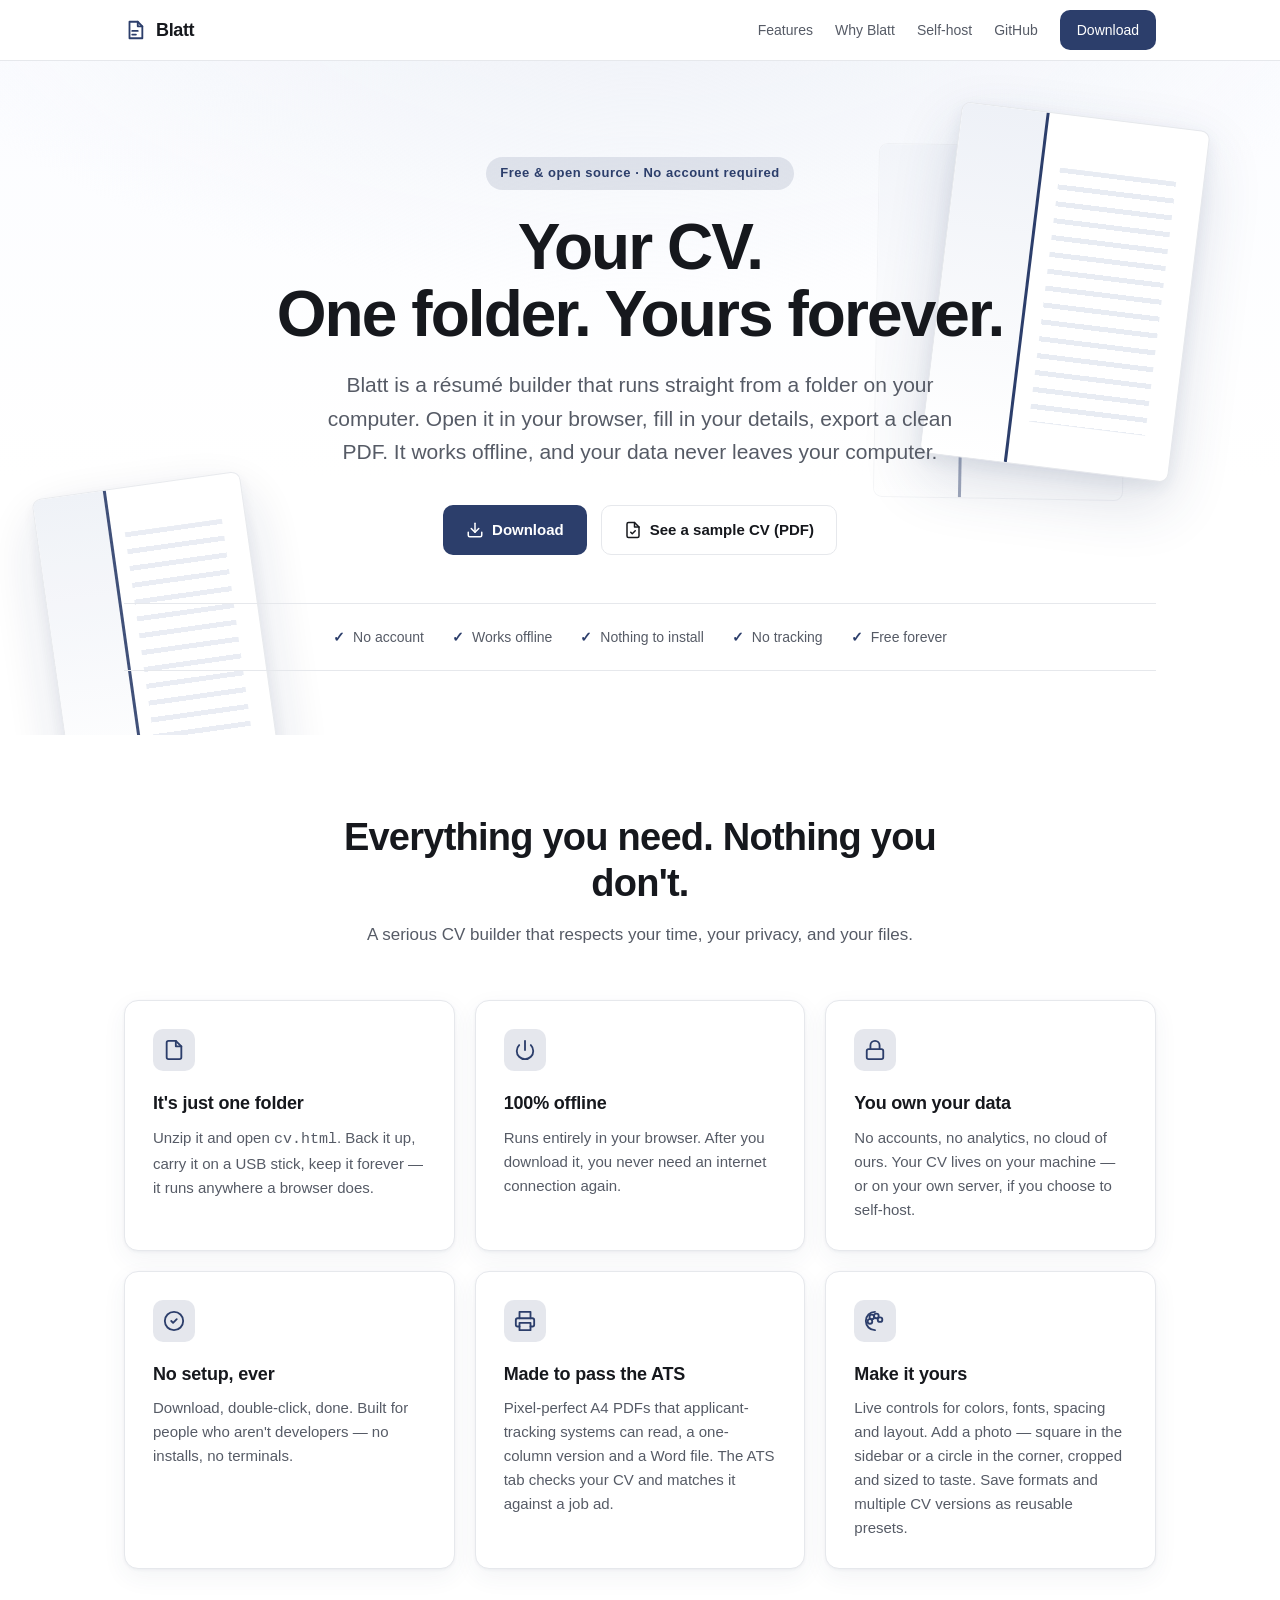
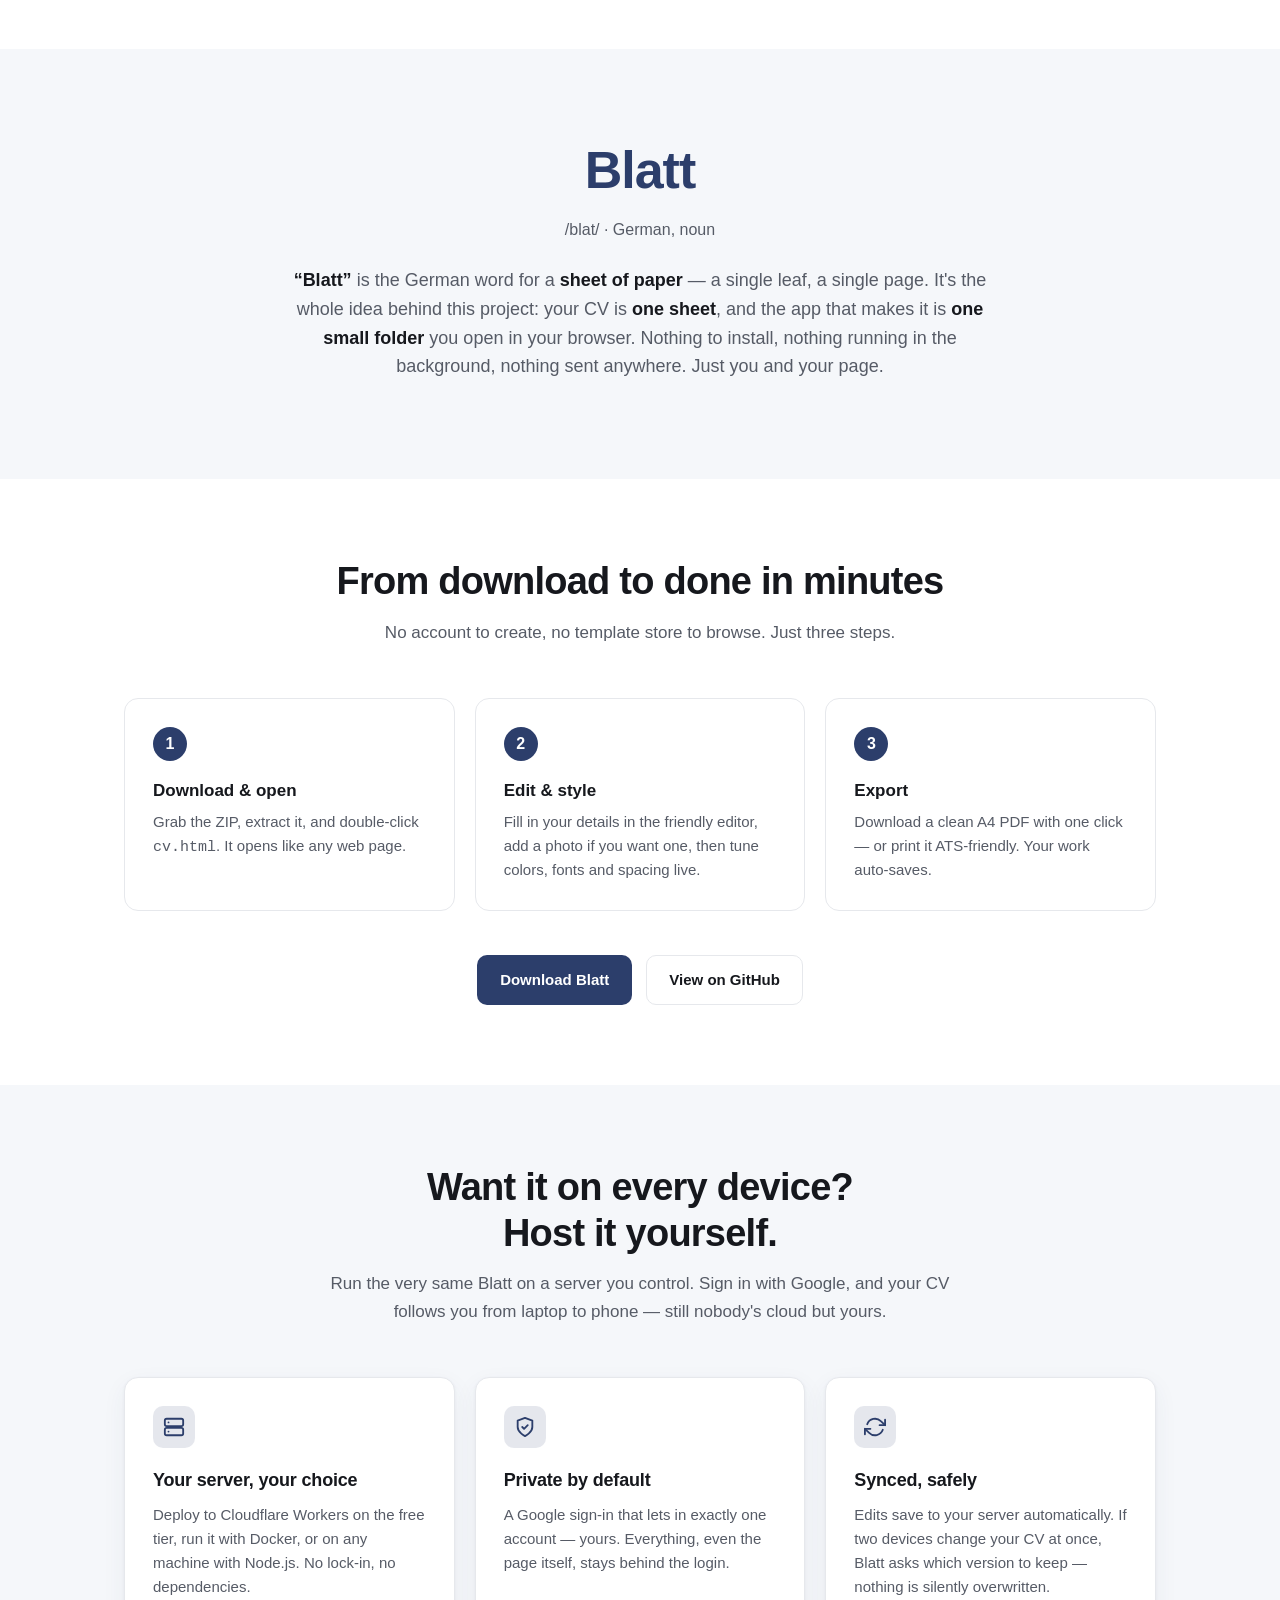
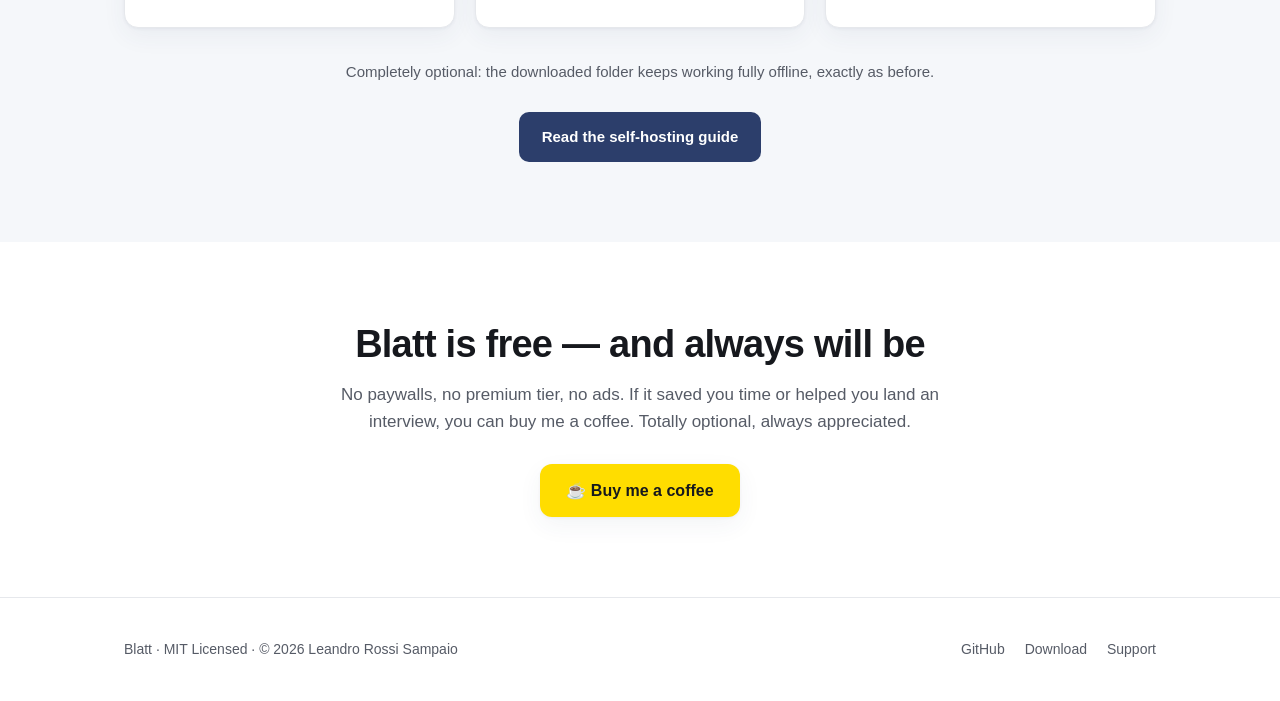
==== commit a2ca558d: "Split cv.html into cv.html + app/ folder The 7,800-line cv.html becomes the page markup plus an app/" ====
--- a/docs/index.html
+++ b/docs/index.html
@@ -3,15 +3,15 @@
 <head>
 <meta charset="UTF-8">
 <meta name="viewport" content="width=device-width, initial-scale=1.0">
-<title>Blatt — Your CV. One file. Yours forever.</title>
-<meta name="description" content="Blatt is a free, offline résumé builder that lives in a single HTML file. No account, no server, no tracking. Your data stays yours.">
+<title>Blatt — Your CV. One folder. Yours forever.</title>
+<meta name="description" content="Blatt is a free, offline résumé builder you run straight from a folder on your computer. Nothing to install, no account, no tracking. Your data stays yours.">
 <meta name="color-scheme" content="light">
 <meta name="theme-color" content="#2c3e6b">
 <link rel="icon" href="data:image/svg+xml,<svg xmlns='http://www.w3.org/2000/svg' viewBox='0 0 100 100'><text y='.9em' font-size='90'>📄</text></svg>">
 
 <!-- Open Graph -->
-<meta property="og:title" content="Blatt — Your CV. One file. Yours forever.">
-<meta property="og:description" content="A free, offline résumé builder in a single HTML file. No account, no server, no tracking.">
+<meta property="og:title" content="Blatt — Your CV. One folder. Yours forever.">
+<meta property="og:description" content="A free, offline résumé builder that runs from a folder on your computer. Nothing to install, no account, no tracking.">
 <meta property="og:type" content="website">
 <meta property="og:url" content="https://leandrorsampaio.github.io/Blatt/">
 
@@ -212,7 +212,7 @@
       <a class="hide-sm" href="#why">Why Blatt</a>
       <a class="hide-sm" href="#self-host">Self-host</a>
       <a class="hide-sm" href="https://github.com/leandrorsampaio/Blatt">GitHub</a>
-      <a class="btn btn-primary btn-sm" href="https://github.com/leandrorsampaio/Blatt/releases/latest/download/cv.html">Download</a>
+      <a class="btn btn-primary btn-sm" href="https://github.com/leandrorsampaio/Blatt/releases/latest/download/Blatt.zip">Download</a>
     </div>
   </div>
 </nav>
@@ -226,10 +226,10 @@
   </div>
   <div class="wrap">
     <span class="eyebrow">Free &amp; open source · No account required</span>
-    <h1>Your CV.<br>One file. Yours forever.</h1>
-    <p class="lede">Blatt is a résumé builder that lives in a single HTML file. Open it in your browser, fill in your details, export a clean PDF. It works offline, and your data never leaves your computer.</p>
+    <h1>Your CV.<br>One folder. Yours forever.</h1>
+    <p class="lede">Blatt is a résumé builder that runs straight from a folder on your computer. Open it in your browser, fill in your details, export a clean PDF. It works offline, and your data never leaves your computer.</p>
     <div class="cta-row">
-      <a class="btn btn-primary" href="https://github.com/leandrorsampaio/Blatt/releases/latest/download/cv.html">
+      <a class="btn btn-primary" href="https://github.com/leandrorsampaio/Blatt/releases/latest/download/Blatt.zip">
         <svg width="18" height="18" viewBox="0 0 24 24" fill="none" stroke="currentColor" stroke-width="2" stroke-linecap="round" stroke-linejoin="round"><path d="M21 15v4a2 2 0 0 1-2 2H5a2 2 0 0 1-2-2v-4"/><polyline points="7 10 12 15 17 10"/><line x1="12" y1="15" x2="12" y2="3"/></svg>
         Download
       </a>
@@ -242,7 +242,7 @@
     <div class="trust">
       <span><span class="dot">✓</span> No account</span>
       <span><span class="dot">✓</span> Works offline</span>
-      <span><span class="dot">✓</span> Single HTML file</span>
+      <span><span class="dot">✓</span> Nothing to install</span>
       <span><span class="dot">✓</span> No tracking</span>
       <span><span class="dot">✓</span> Free forever</span>
     </div>
@@ -258,8 +258,8 @@
     <div class="grid">
       <div class="card">
         <div class="ico"><svg width="22" height="22" viewBox="0 0 24 24" fill="none" stroke="currentColor" stroke-width="2" stroke-linecap="round" stroke-linejoin="round"><path d="M14 2H6a2 2 0 0 0-2 2v16a2 2 0 0 0 2 2h12a2 2 0 0 0 2-2V8z"/><path d="M14 2v6h6"/></svg></div>
-        <h3>It's just one file</h3>
-        <p>The whole app is <code>cv.html</code>. Email it to yourself, back it up, keep it forever — it runs anywhere a browser does.</p>
+        <h3>It's just one folder</h3>
+        <p>Unzip it and open <code>cv.html</code>. Back it up, carry it on a USB stick, keep it forever — it runs anywhere a browser does.</p>
       </div>
       <div class="card">
         <div class="ico"><svg width="22" height="22" viewBox="0 0 24 24" fill="none" stroke="currentColor" stroke-width="2" stroke-linecap="round" stroke-linejoin="round"><path d="M18.36 6.64A9 9 0 1 1 5.64 6.64"/><line x1="12" y1="2" x2="12" y2="12"/></svg></div>
@@ -278,8 +278,8 @@
       </div>
       <div class="card">
         <div class="ico"><svg width="22" height="22" viewBox="0 0 24 24" fill="none" stroke="currentColor" stroke-width="2" stroke-linecap="round" stroke-linejoin="round"><path d="M6 9V2h12v7"/><path d="M6 18H4a2 2 0 0 1-2-2v-5a2 2 0 0 1 2-2h16a2 2 0 0 1 2 2v5a2 2 0 0 1-2 2h-2"/><rect x="6" y="14" width="12" height="8"/></svg></div>
-        <h3>Clean, ATS-friendly export</h3>
-        <p>One click to a pixel-perfect A4 PDF, plus a print export that applicant-tracking systems can actually read.</p>
+        <h3>Made to pass the ATS</h3>
+        <p>Pixel-perfect A4 PDFs that applicant-tracking systems can read, a one-column version and a Word file. The ATS tab checks your CV and matches it against a job ad.</p>
       </div>
       <div class="card">
         <div class="ico"><svg width="22" height="22" viewBox="0 0 24 24" fill="none" stroke="currentColor" stroke-width="2" stroke-linecap="round" stroke-linejoin="round"><circle cx="13.5" cy="6.5" r="2.5"/><circle cx="17.5" cy="10.5" r="2.5"/><circle cx="8.5" cy="7.5" r="2.5"/><circle cx="6.5" cy="12.5" r="2.5"/><path d="M12 22a10 10 0 1 1 0-20"/></svg></div>
@@ -294,7 +294,7 @@
   <div class="wrap inner">
     <div class="word">Blatt</div>
     <div class="ipa">/blat/ · German, noun</div>
-    <p><strong>“Blatt”</strong> is the German word for a <strong>sheet of paper</strong> — a single leaf, a single page. It's the whole idea behind this project: your CV is <strong>one sheet</strong>, and the app that makes it is <strong>one file</strong>. Nothing to install, nothing running in the background, nothing sent anywhere. Just you and your page.</p>
+    <p><strong>“Blatt”</strong> is the German word for a <strong>sheet of paper</strong> — a single leaf, a single page. It's the whole idea behind this project: your CV is <strong>one sheet</strong>, and the app that makes it is <strong>one small folder</strong> you open in your browser. Nothing to install, nothing running in the background, nothing sent anywhere. Just you and your page.</p>
   </div>
 </section>
 
@@ -322,7 +322,7 @@
       </div>
     </div>
     <div class="cta-row" style="margin-top:44px">
-      <a class="btn btn-primary" href="https://github.com/leandrorsampaio/Blatt/releases/latest/download/cv.html">Download Blatt</a>
+      <a class="btn btn-primary" href="https://github.com/leandrorsampaio/Blatt/releases/latest/download/Blatt.zip">Download Blatt</a>
       <a class="btn btn-ghost" href="https://github.com/leandrorsampaio/Blatt">View on GitHub</a>
     </div>
   </div>
@@ -332,7 +332,7 @@
   <div class="wrap">
     <div class="section-head">
       <h2>Want it on every device?<br>Host it yourself.</h2>
-      <p>Run the very same <code>cv.html</code> on a server you control. Sign in with Google, and your CV follows you from laptop to phone — still nobody's cloud but yours.</p>
+      <p>Run the very same Blatt on a server you control. Sign in with Google, and your CV follows you from laptop to phone — still nobody's cloud but yours.</p>
     </div>
     <div class="grid">
       <div class="card">
@@ -351,7 +351,7 @@
         <p>Edits save to your server automatically. If two devices change your CV at once, Blatt asks which version to keep — nothing is silently overwritten.</p>
       </div>
     </div>
-    <p class="note">Completely optional: the downloaded file keeps working fully offline, exactly as before.</p>
+    <p class="note">Completely optional: the downloaded folder keeps working fully offline, exactly as before.</p>
     <div class="cta-row" style="margin-top:28px">
       <a class="btn btn-primary" href="https://github.com/leandrorsampaio/Blatt/blob/main/src/server/README.md">Read the self-hosting guide</a>
     </div>
@@ -373,7 +373,7 @@
     <div>Blatt · MIT Licensed · © 2026 Leandro Rossi Sampaio</div>
     <div style="display:flex; gap:20px;">
       <a href="https://github.com/leandrorsampaio/Blatt">GitHub</a>
-      <a href="https://github.com/leandrorsampaio/Blatt/releases/latest/download/cv.html">Download</a>
+      <a href="https://github.com/leandrorsampaio/Blatt/releases/latest/download/Blatt.zip">Download</a>
       <a href="https://buymeacoffee.com/lsampaio">Support</a>
     </div>
   </div>
